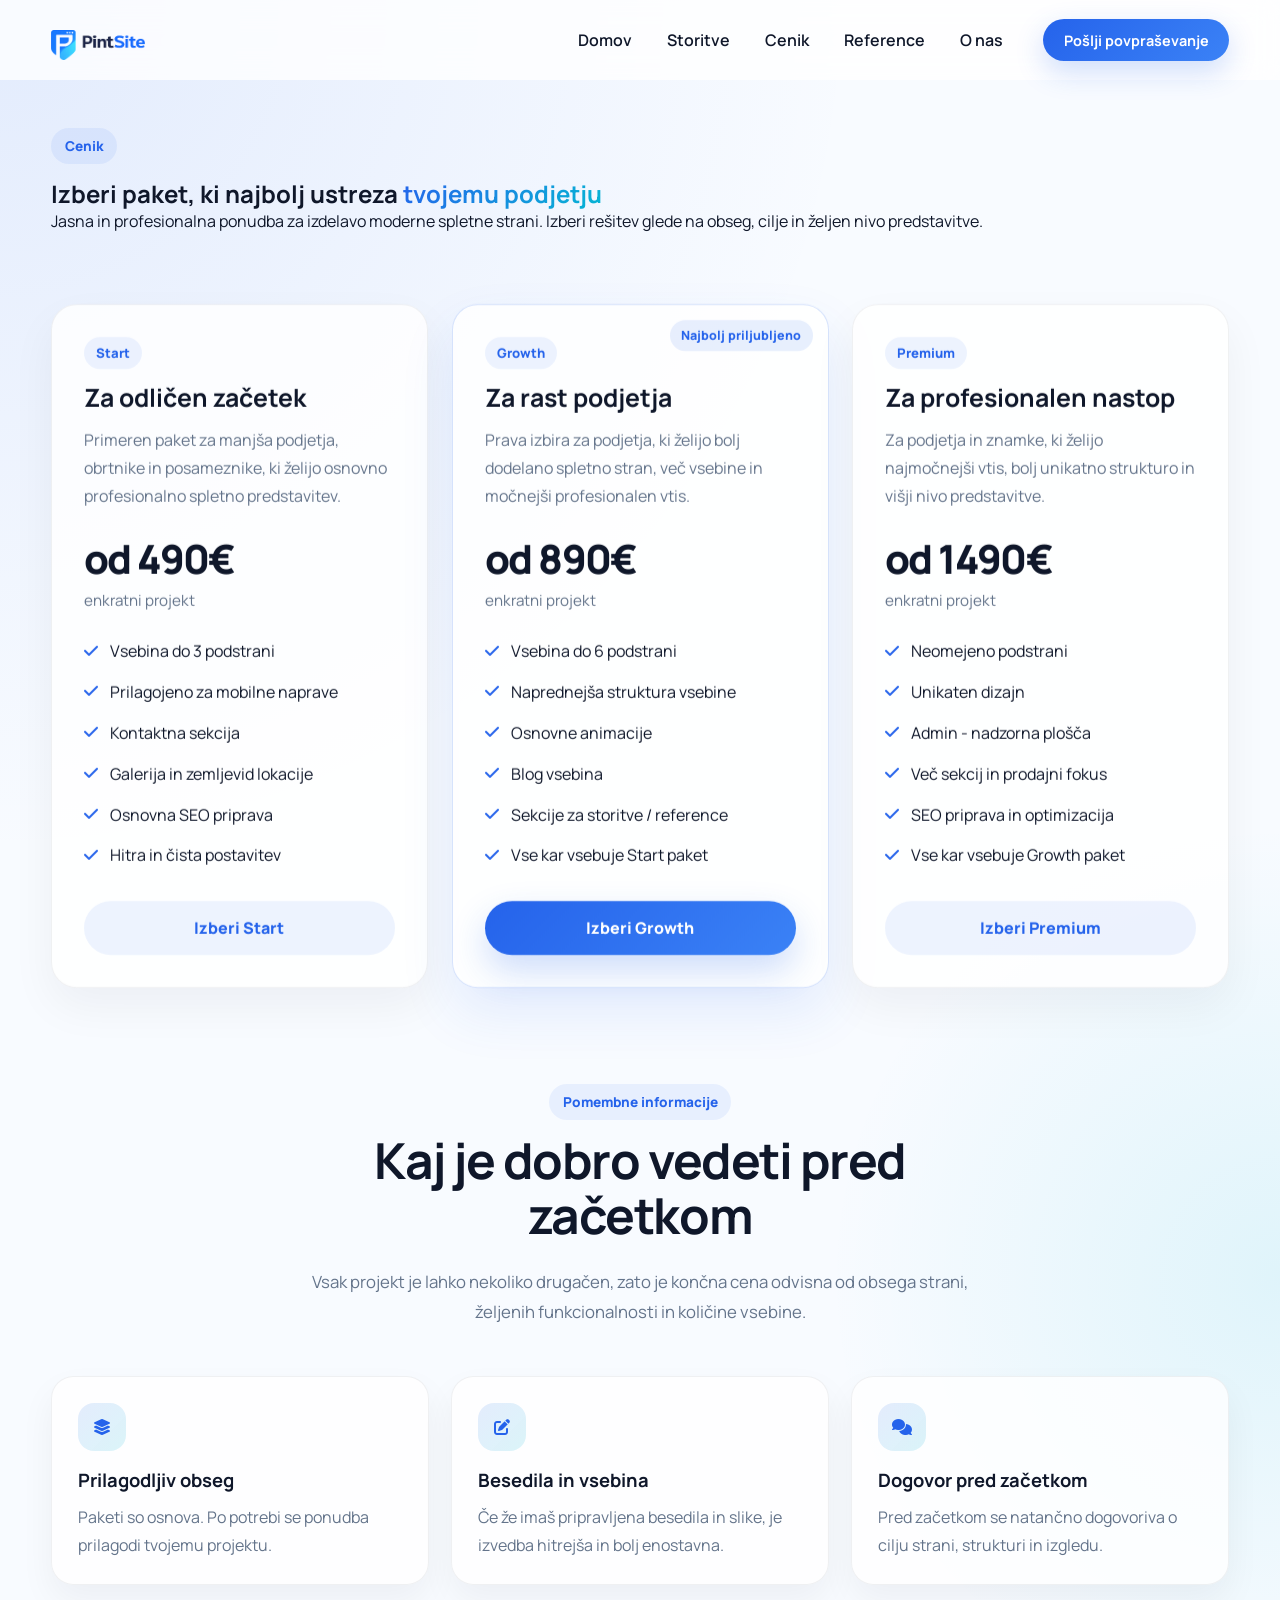
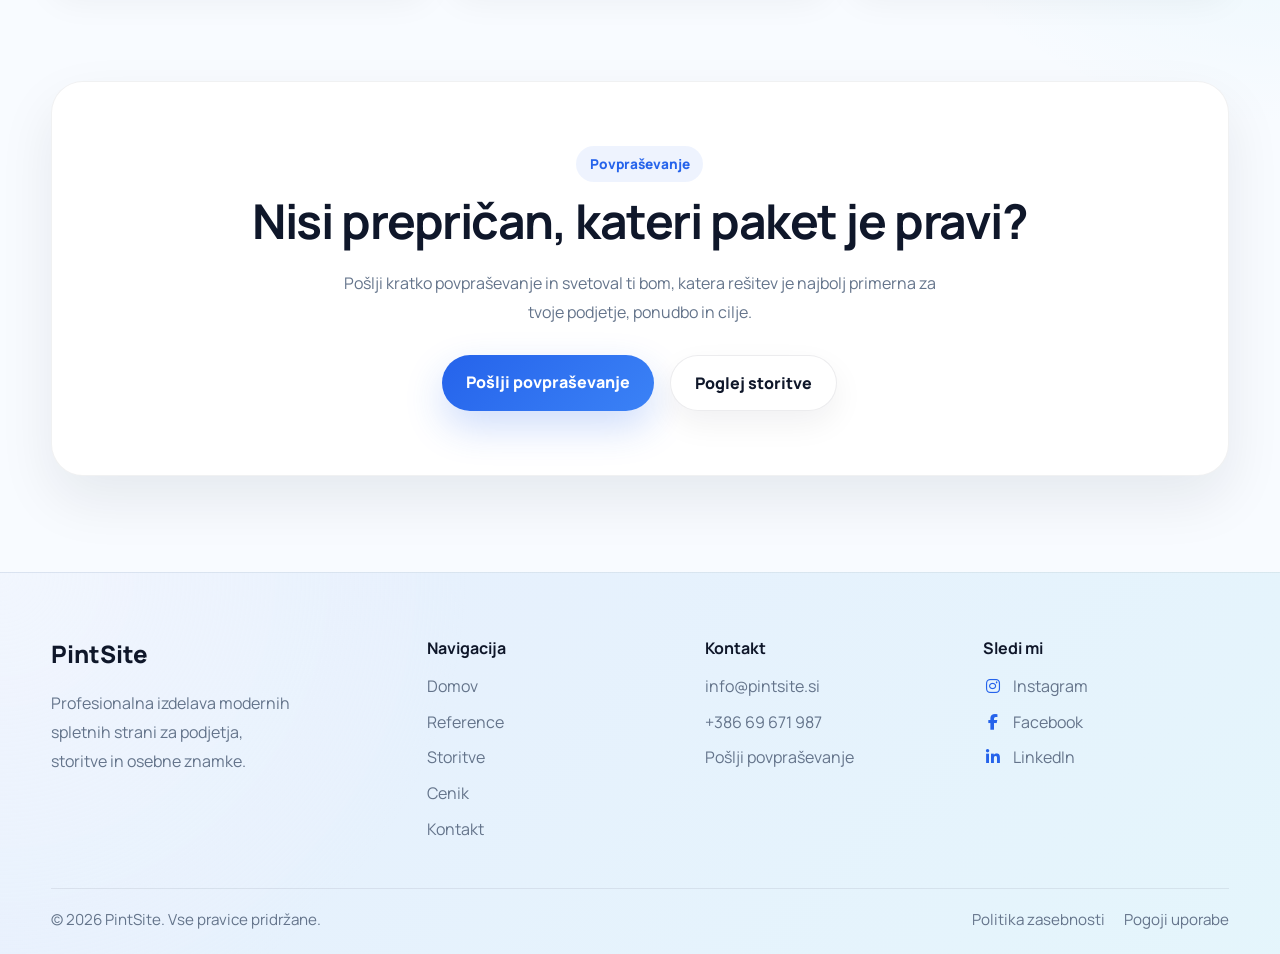
==== cenik.html @ b117b70e "Pravilni podatki na spletni strani čisto vse deluje in vse razen socialna omrežja še nimajo linkov" ====
<!DOCTYPE html>
<html lang="sl">
<head>
  <meta charset="UTF-8">
  <meta name="viewport" content="width=device-width, initial-scale=1.0">

  <!-- SEO -->
  <title>Izdelava spletnih strani | PintSite</title>
  <meta name="description" content="Profesionalna izdelava modernih spletnih strani. Hitre, SEO optimizirane in prilagojene za vse naprave. Kontaktirajte PintSite še danes.">
  <meta name="keywords" content="izdelava spletnih strani, spletne strani, web design, SEO, PintSite">
  <meta name="author" content="Jure Pintar">

  <!-- Open Graph (za social media) -->
  <meta property="og:title" content="Izdelava spletnih strani | PintSite">
  <meta property="og:description" content="Modern design, hitrost in SEO optimizacija za tvojo spletno stran.">
  <meta property="og:type" content="website">
  <meta property="og:url" content="https://www.pintsite.si">
  <meta property="og:image" content="https://www.pintsite.si/preview.jpg">

  <!-- Twitter -->
  <meta name="twitter:card" content="summary_large_image">

  <!-- FAVICON -->
  <link rel="icon" href="favicon.ico" type="image/x-icon">
  <link rel="icon" type="image/png" sizes="32x32" href="favicon-32x32.png">
  <link rel="icon" type="image/png" sizes="16x16" href="favicon-16x16.png">

  <!-- GOOGLE FONTS (modern, clean) -->
  <link href="https://fonts.googleapis.com/css2?family=Manrope:wght@300;400;500;600;700&display=swap" rel="stylesheet">

  <!-- FONT AWESOME -->
  <link rel="stylesheet" href="https://cdnjs.cloudflare.com/ajax/libs/font-awesome/6.5.0/css/all.min.css">

  <!-- CSS -->
  <link rel="stylesheet" href="style.css">

</head>

<body>

    <script>
    window.addEventListener("load", () => {
        const loader = document.getElementById("site-loader");
        setTimeout(() => {
        loader.classList.add("hidden");
        }, 450);
    });
    </script>
    
    <div class="site-loader" id="site-loader">
      <div class="site-loader-inner">
        <div class="loader-logo-wrap">
          <img src="Logopravitext.png" alt="PintSite logo" class="loader-logo">
        </div>
        <div class="loader-line"></div>
      </div>
    </div>

    <!-- HEADER -->
    <header class="header" id="header">
    <div class="header-inner">

        <!-- LOGO -->
        <a href="index.html" class="logo">
            <img src="Logopravitext.png" alt="PintSite Logo">
        </a>

        <!-- CENTER WRAP -->
        <div class="header-center" id="header-center">
            <nav class="nav" id="nav">
                <a href="index.html">Domov</a>
                <a href="storitve.html">Storitve</a>
                <a href="cenik.html">Cenik</a>
                <a href="reference.html">Reference</a>
                <a href="onas.html">O nas</a>
            </nav>

            <a href="kontakt.html" class="cta-btn">
            Pošlji povpraševanje
            </a>
        </div>

        <!-- MOBILE -->
        <div class="menu-toggle" id="menu-toggle" aria-label="Odpri meni" aria-expanded="false" aria-controls="header-center">
            <span></span>
            <span></span>
            <span></span>
        </div>

    </div>
    </header>

    <!-- HEADER SCRIPT -->
    <script>
        const toggle = document.getElementById("menu-toggle");
        const headerCenter = document.getElementById("header-center");
        const header = document.getElementById("header");

        toggle.addEventListener("click", () => {
        headerCenter.classList.toggle("active");
        toggle.classList.toggle("active");

        const isOpen = headerCenter.classList.contains("active");
        toggle.setAttribute("aria-expanded", isOpen ? "true" : "false");
        });

        window.addEventListener("scroll", () => {
        if (window.scrollY > 50) {
            header.classList.add("scrolled");
        } else {
            header.classList.remove("scrolled");
        }
        });
    </script>

    <main>
    <!-- HERO -->
    <section class="page-hero pricing-hero">
      <div class="section-container center fade-in">
        <span class="section-badge fade-in fade-delay-1">Cenik</span>
        <h1 class="fade-in fade-delay-2">Izberi paket, ki najbolj ustreza <span class="modernapisgradient">tvojemu podjetju</span></h1>
        <p class="fade-in fade-delay-3">
          Jasna in profesionalna ponudba za izdelavo moderne spletne strani.
          Izberi rešitev glede na obseg, cilje in željen nivo predstavitve.
        </p>
      </div>
    </section>

    <!-- PRICING -->
    <section class="pricing-section">
      <div class="section-container">
        <div class="pricing-grid">

          <!-- START -->
          <article class="pricing-card fade-in fade-delay-1">
            <div class="pricing-top">
              <span class="pricing-label">Start</span>
              <h2>Za odličen začetek</h2>
              <p>
                Primeren paket za manjša podjetja, obrtnike in posameznike,
                ki želijo osnovno profesionalno spletno predstavitev.
              </p>
            </div>

            <div class="pricing-price">
              <span class="price">od 490€</span>
              <small>enkratni projekt</small>
            </div>

            <ul class="pricing-features">
              <li><i class="fa-solid fa-check"></i> Vsebina do 3 podstrani</li>
              <li><i class="fa-solid fa-check"></i> Prilagojeno za mobilne naprave</li>
              <li><i class="fa-solid fa-check"></i> Kontaktna sekcija</li>
              <li><i class="fa-solid fa-check"></i> Galerija in zemljevid lokacije</li>
              <li><i class="fa-solid fa-check"></i> Osnovna SEO priprava</li>
              <li><i class="fa-solid fa-check"></i> Hitra in čista postavitev</li>
            </ul>

            <a href="kontakt.html?paket=start#kontakt-obrazec" class="pricing-btn">Izberi Start</a>
          </article>

          <!-- GROWTH -->
          <article class="pricing-card featured fade-in fade-delay-2">
            <div class="pricing-badge">Najbolj priljubljeno</div>

            <div class="pricing-top">
              <span class="pricing-label">Growth</span>
              <h2>Za rast podjetja</h2>
              <p>
                Prava izbira za podjetja, ki želijo bolj dodelano spletno stran,
                več vsebine in močnejši profesionalen vtis.
              </p>
            </div>

            <div class="pricing-price">
              <span class="price">od 890€</span>
              <small>enkratni projekt</small>
            </div>

            <ul class="pricing-features">
              <li><i class="fa-solid fa-check"></i> Vsebina do 6 podstrani</li>
              <li><i class="fa-solid fa-check"></i> Naprednejša struktura vsebine</li>
              <li><i class="fa-solid fa-check"></i> Osnovne animacije</li>
              <li><i class="fa-solid fa-check"></i> Blog vsebina</li>
              <li><i class="fa-solid fa-check"></i> Sekcije za storitve / reference</li>
              <li><i class="fa-solid fa-check"></i> Vse kar vsebuje Start paket</li>
            </ul>

            <a href="kontakt.html?paket=growth#kontakt-obrazec" class="pricing-btn featured-btn">Izberi Growth</a>
          </article>

          <!-- PREMIUM -->
          <article class="pricing-card fade-in fade-delay-3">
            <div class="pricing-top">
              <span class="pricing-label">Premium</span>
              <h2>Za profesionalen nastop</h2>
              <p>
                Za podjetja in znamke, ki želijo najmočnejši vtis,
                bolj unikatno strukturo in višji nivo predstavitve.
              </p>
            </div>

            <div class="pricing-price">
              <span class="price">od 1490€</span>
              <small>enkratni projekt</small>
            </div>

            <ul class="pricing-features">
              <li><i class="fa-solid fa-check"></i> Neomejeno podstrani</li>
              <li><i class="fa-solid fa-check"></i> Unikaten dizajn</li>
              <li><i class="fa-solid fa-check"></i> Admin - nadzorna plošča</li>
              <li><i class="fa-solid fa-check"></i> Več sekcij in prodajni fokus</li>
              <li><i class="fa-solid fa-check"></i> SEO priprava in optimizacija</li>
              <li><i class="fa-solid fa-check"></i> Vse kar vsebuje Growth paket</li>
            </ul>

            <a href="kontakt.html?paket=premium#kontakt-obrazec" class="pricing-btn">Izberi Premium</a>
          </article>

        </div>
      </div>
    </section>
    <script>
      document.addEventListener("DOMContentLoaded", function () {
        const params = new URLSearchParams(window.location.search);
        const paket = params.get("paket");
        const select = document.getElementById("paket");

        if (paket && select) {
          const allowedValues = ["start", "growth", "premium", "custom"];
          if (allowedValues.includes(paket)) {
            select.value = paket;
          }
        }
      });
    </script>

    <!-- INFO -->
    <section class="pricing-info-section">
      <div class="section-container">
        <div class="section-heading center fade-in">
          <span class="section-badge fade-in fade-delay-1">Pomembne informacije</span>
          <h2 class="fade-in fade-delay-2">Kaj je dobro vedeti pred začetkom</h2>
          <p class="fade-in fade-delay-3">
            Vsak projekt je lahko nekoliko drugačen, zato je končna cena odvisna
            od obsega strani, željenih funkcionalnosti in količine vsebine.
          </p>
        </div>

        <div class="pricing-info-grid">
          <div class="pricing-info-card fade-in fade-delay-1">
            <i class="fa-solid fa-layer-group"></i>
            <h3>Prilagodljiv obseg</h3>
            <p>
              Paketi so osnova. Po potrebi se ponudba prilagodi tvojemu projektu.
            </p>
          </div>

          <div class="pricing-info-card fade-in fade-delay-2">
            <i class="fa-solid fa-pen-to-square"></i>
            <h3>Besedila in vsebina</h3>
            <p>
              Če že imaš pripravljena besedila in slike, je izvedba hitrejša in bolj enostavna.
            </p>
          </div>

          <div class="pricing-info-card fade-in fade-delay-3">
            <i class="fa-solid fa-comments"></i>
            <h3>Dogovor pred začetkom</h3>
            <p>
              Pred začetkom se natančno dogovoriva o cilju strani, strukturi in izgledu.
            </p>
          </div>
        </div>
      </div>
    </section>

    <!-- CTA -->
    <section class="cta-section">
      <div class="section-container">
        <div class="cta-box fade-in">
          <span class="section-badge light fade-in fade-delay-1">Povpraševanje</span>
          <h2 class="fade-in fade-delay-2">Nisi prepričan, kateri paket je pravi?</h2>
          <p class="fade-in fade-delay-3">
            Pošlji kratko povpraševanje in svetoval ti bom, katera rešitev je najbolj primerna
            za tvoje podjetje, ponudbo in cilje.
          </p>

          <div class="cta-actions fade-in fade-delay-4">
            <a href="kontakt.html" class="hero-btn primary">Pošlji povpraševanje</a>
            <a href="storitve.html" class="hero-btn secondary white">Poglej storitve</a>
          </div>
        </div>
      </div>
    </section>
  </main>


<!-- FOOTER -->
    <footer class="footer">
      <div class="footer-container">
        
        <div class="footer-brand">
          <a href="index.html" class="footer-logo">PintSite</a>
          <p>
            Profesionalna izdelava modernih spletnih strani za podjetja, storitve in osebne znamke.
          </p>
        </div>

        <div class="footer-links">
          <h4>Navigacija</h4>
          <a href="index.html">Domov</a>
          <a href="reference.html">Reference</a>
          <a href="storitve.html">Storitve</a>
          <a href="cenik.html">Cenik</a>
          <a href="kontakt.html">Kontakt</a>
        </div>

        <div class="footer-links">
          <h4>Kontakt</h4>
          <a href="mailto:info@pintsite.si">info@pintsite.si</a>
          <a href="tel:+38640123456">+386 69 671 987</a>
          <a href="kontakt.html">Pošlji povpraševanje</a>
        </div>

        <div class="footer-links">
          <h4>Sledi mi</h4>
          <div class="social-links">
            <a href="#" aria-label="Instagram"><i class="fa-brands fa-instagram"></i> Instagram</a>
            <a href="#" aria-label="Facebook"><i class="fa-brands fa-facebook-f"></i> Facebook</a>
            <a href="#" aria-label="LinkedIn"><i class="fa-brands fa-linkedin-in"></i> LinkedIn</a>
          </div>
        </div>

      </div>

      <div class="footer-bottom">
        <p>© 2026 PintSite. Vse pravice pridržane.</p>
        <div class="footer-bottom-links">
          <a href="zasebnost.html">Politika zasebnosti</a>
          <a href="pogoji.html">Pogoji uporabe</a>
        </div>
      </div>
    </footer>

    <script>
      const observer = new IntersectionObserver(entries => {
        entries.forEach(entry => {
          if (entry.isIntersecting) {
            entry.target.classList.add("show");
          }
        });
      }, {
        threshold: 0.15
      });

      document.querySelectorAll(".fade-in").forEach(el => {
        observer.observe(el);
      });
    </script>

</body>
</html>
---- style.css ----
:root {
  --primary: #2563eb;
  --primary-hover: #1e40af;
  --accent: #06b6d4;

  --text: #0f172a;
  --text-light: #64748b;

  --bg: rgba(255, 255, 255, 0.78);
  --bg-solid: #ffffff;
  --border: rgba(15, 23, 42, 0.08);

  --shadow: 0 0.5em 2em rgba(15, 23, 42, 0.08);
  --shadow-cta: 0 0.75em 2em rgba(37, 99, 235, 0.22);

  --radius: 0.9em;
}

/* RESET */
* {
  margin: 0;
  padding: 0;
  box-sizing: border-box;
}

html {
  font-size: 16px;
  scroll-behavior: smooth;
}

body {
  font-family: "Manrope", sans-serif;
  font-size: 1em;
  color: var(--text);
  background:
    radial-gradient(circle at top left, rgba(37, 99, 235, 0.10), transparent 30%),
    radial-gradient(circle at right, rgba(6, 182, 212, 0.10), transparent 25%),
    #f8fbff;
  overflow-x: hidden;
}

/* HEADER */
.header {
  position: fixed;
  inset: 0 0 auto 0;
  width: 100%;
  z-index: 1000;
  background: var(--bg);
  backdrop-filter: blur(0.9em);
  -webkit-backdrop-filter: blur(0.9em);
  transition: all 0.5s ease;
}

.header.scrolled {
  background: rgba(255, 255, 255, 0.94);
  box-shadow: var(--shadow);
  border-bottom: 0.0625em solid var(--border);
}

/* HEADER INNER */
.header-inner {
  width: min(92%, 78em);
  margin-left: auto;
  margin-right: auto;
  height: 5em;

  display: flex;
  align-items: center;
  justify-content: space-between;
  gap: 1.5em;

  position: relative;
}

/* LOGO */
.logo {
  display: inline-flex;
  align-items: center;
  flex-shrink: 0;
}

.logo img {
  display: block;
  height: 2.5em;
  width: auto;
  padding-top: 0.65em;
}

/* CENTER GROUP */
.header-center {
  display: flex;
  align-items: center;
  gap: 2.5em;
  margin-left: auto;
}

/* NAV */
.nav {
  display: flex;
  align-items: center;
  gap: 2.2em;
}

.nav a {
  text-decoration: none;
  color: var(--text);
  font-weight: 600;
  font-size: 1em;
  display: inline-block;
  transition: all 0.35s ease;
}

.nav a:hover {
  color: var(--primary);
  transform: translateY(-0.1em);
}

/* CTA */
.cta-btn {
  padding: 0.8em 1.4em;
  border-radius: 999em;
  background: linear-gradient(135deg, var(--primary), #3b82f6);
  color: #fff;
  text-decoration: none;
  font-weight: 700;
  font-size: 0.9em;
  white-space: nowrap;
  box-shadow: var(--shadow-cta);
  transition: all 0.35s ease;
}

.cta-btn:hover {
  transform: translateY(-0.1em);
  box-shadow: 0 1em 2.4em rgba(37, 99, 235, 0.28);
}

/* MOBILE BUTTON */
.menu-toggle {
  display: none;
  border: none;
  background: transparent;
  flex-direction: column;
  justify-content: center;
  gap: 0.3em;
  cursor: pointer;
  padding: 0.4em;
  flex-shrink: 0;
}

.menu-toggle span {
  width: 1.6em;
  height: 0.12em;
  background: var(--text);
  border-radius: 999em;
  transition: all 0.5s ease;
}

/* HAMBURGER ACTIVE */
.menu-toggle.active span:nth-child(1) {
  transform: translateY(0.42em) rotate(45deg);
}

.menu-toggle.active span:nth-child(2) {
  opacity: 0;
}

.menu-toggle.active span:nth-child(3) {
  transform: translateY(-0.42em) rotate(-45deg);
}

/* HERO */
.hero {
  position: relative;
  min-height: 100vh;
  display: flex;
  align-items: center;
  padding: 8em 0 4em;
  overflow: hidden;
}

.hero-bg {
  position: absolute;
  inset: 0;
  background:
    radial-gradient(circle at 15% 20%, rgba(37, 99, 235, 0.18), transparent 28%),
    radial-gradient(circle at 85% 30%, rgba(6, 182, 212, 0.16), transparent 24%),
    linear-gradient(180deg, rgba(255,255,255,0.75), rgba(255,255,255,0.95));
  pointer-events: none;
  z-index: 0;
}

.hero-container {
  position: relative;
  z-index: 1;
  width: min(92%, 78em);
  margin: 0 auto;
  display: grid;
  grid-template-columns: 1.1fr 0.9fr;
  align-items: center;
  gap: 4em;
}

.hero-content {
  max-width: 42em;
}

.hero-badge {
  display: inline-flex;
  align-items: center;
  gap: 0.6em;
  padding: 0.7em 1em;
  border-radius: 999em;
  background: rgba(255, 255, 255, 0.75);
  border: 0.0625em solid rgba(37, 99, 235, 0.12);
  color: var(--primary);
  font-weight: 700;
  font-size: 0.92em;
  box-shadow: 0 0.6em 2em rgba(15, 23, 42, 0.06);
  margin-bottom: 1.5em;
}

.hero h1 {
  font-size: clamp(2.7rem, 5vw, 4.8rem);
  line-height: 1.02;
  font-weight: 800;
  letter-spacing: -0.04em;
  margin-bottom: 0.45em;
}

.hero h1 span, .modernapisgradient {
  background: linear-gradient(135deg, var(--primary), var(--accent));
  -webkit-background-clip: text;
  -webkit-text-fill-color: transparent;
  background-clip: text;
}

.hero p {
  font-size: 1.08rem;
  line-height: 1.8;
  color: var(--text-light);
  max-width: 38em;
  margin-bottom: 2em;
}

.hero-buttons {
  display: flex;
  align-items: center;
  gap: 1em;
  flex-wrap: wrap;
  margin-bottom: 2.2em;
}

.hero-btn {
  text-decoration: none;
  font-weight: 800;
  border-radius: 999em;
  padding: 1em 1.5em;
  transition: all 0.35s ease;
}

.hero-btn.primary {
  background: linear-gradient(135deg, var(--primary), #3b82f6);
  color: #fff;
  box-shadow: 0 1em 2.2em rgba(37, 99, 235, 0.25);
}

.hero-btn.primary:hover {
  transform: translateY(-0.12em);
  box-shadow: 0 1.2em 2.6em rgba(37, 99, 235, 0.3);
}

.hero-btn.secondary {
  color: var(--text);
  background: rgba(255, 255, 255, 0.8);
  border: 0.0625em solid var(--border);
  box-shadow: 0 0.8em 2em rgba(15, 23, 42, 0.06);
}

.hero-btn.secondary:hover {
  transform: translateY(-0.12em);
  border-color: rgba(37, 99, 235, 0.18);
}

.hero-stats {
  display: flex;
  flex-wrap: wrap;
  gap: 1em;
}

.stat-box {
  background: rgba(255, 255, 255, 0.75);
  border: 0.0625em solid rgba(15, 23, 42, 0.06);
  border-radius: 1.1em;
  padding: 1em 1.2em;
  min-width: 10.5em;
  box-shadow: 0 0.9em 2em rgba(15, 23, 42, 0.05);
}

.stat-box strong {
  display: block;
  font-size: 0.98em;
  margin-bottom: 0.25em;
}

.stat-box span {
  color: var(--text-light);
  font-size: 0.92em;
}

/* HERO VISUAL */
.hero-visual {
  position: relative;
  min-height: 34em;
  display: flex;
  align-items: center;
  justify-content: center;
}

.main-card {
  position: relative;
  width: 100%;
  max-width: 29em;
  background: rgba(255, 255, 255, 0.78);
  backdrop-filter: blur(1em);
  -webkit-backdrop-filter: blur(1em);
  border: 0.0625em solid rgba(255, 255, 255, 0.7);
  border-radius: 1.8em;
  box-shadow: 0 2em 4em rgba(15, 23, 42, 0.12);
  overflow: hidden;
  transform: translateY(-1.5em);
}

.card-top {
  display: flex;
  gap: 0.45em;
  padding: 1em 1.2em;
  border-bottom: 0.0625em solid rgba(15, 23, 42, 0.06);
}

.card-top span {
  width: 0.7em;
  height: 0.7em;
  border-radius: 50%;
  background: rgba(100, 116, 139, 0.35);
}

.card-body {
  padding: 2em;
  padding-bottom: 4em;
}

.card-label {
  display: inline-block;
  font-size: 0.82em;
  font-weight: 800;
  letter-spacing: 0.08em;
  text-transform: uppercase;
  color: var(--primary);
  margin-bottom: 1.1em;
}

.card-body h3 {
  font-size: 1.8rem;
  line-height: 1.2;
  margin-bottom: 0.7em;
}

.card-body p {
  color: var(--text-light);
  line-height: 1.75;
  margin-bottom: 1.5em;
}

.mini-features {
  display: grid;
  gap: 0.9em;
}

.mini-features div {
  display: flex;
  align-items: center;
  gap: 0.7em;
  background: #f8fbff;
  border: 0.0625em solid rgba(15, 23, 42, 0.05);
  border-radius: 0.9em;
  padding: 0.9em 1em;
  font-weight: 700;
}

.mini-features i {
  color: var(--primary);
}

.floating-box {
  position: absolute;
  display: inline-flex;
  align-items: center;
  gap: 0.6em;
  padding: 0.95em 1.1em;
  background: rgba(255, 255, 255, 0.92);
  border: 0.0625em solid rgba(15, 23, 42, 0.06);
  border-radius: 999em;
  box-shadow: 0 1em 2.5em rgba(15, 23, 42, 0.08);
  font-weight: 700;
  font-size: 0.92em;
}

.floating-box i {
  color: var(--primary);
}

.floating-one {
  top: 0;
  right: 0;
}

.floating-two {
  bottom: 0.5em;
  left: 0;
}

/* LAPTOP */
@media (max-width: 75em) {
  .header-inner {
    width: min(94%, 68em);
  }

  .hero-container {
    width: min(94%, 68em);
    gap: 2.5em;
  }

  .header-center {
    gap: 1.8em;
  }

  .nav {
    gap: 1.5em;
  }

  .nav a {
    font-size: 0.96em;
  }

  .cta-btn {
    padding: 0.78em 1.2em;
    font-size: 0.88em;
  }

  .hero h1 {
    font-size: clamp(2.5rem, 5vw, 4.2rem);
  }
}

/* TABLET */
@media (max-width: 56.25em) {
  .header-inner {
    width: min(92%, 100%);
    height: 4.9em;
    gap: 1em;
  }

  .logo img {
    height: 2.25em;
    padding-top: 0.55em;
  }

  .menu-toggle {
    display: flex;
    margin-left: auto;
  }

  .header-center {
    position: absolute;
    top: calc(100% + 0.8em);
    left: 0;
    right: 0;

    margin-left: 0;
    display: flex;
    flex-direction: column;
    align-items: stretch;
    gap: 1.4em;

    padding: 1.35em;
    background: rgba(255, 255, 255, 0.96);
    backdrop-filter: blur(1em);
    -webkit-backdrop-filter: blur(1em);

    border: 0.0625em solid var(--border);
    border-radius: 1.2em;
    box-shadow: 0 1em 2.2em rgba(15, 23, 42, 0.08);

    opacity: 0;
    visibility: hidden;
    pointer-events: none;
    transform: translateY(-1em);
    transition: all 0.5s ease;
    z-index: 1001;
  }

  .header-center.active {
    opacity: 1;
    visibility: visible;
    pointer-events: auto;
    transform: translateY(0);
  }

  .nav {
    flex-direction: column;
    align-items: flex-start;
    gap: 1.15em;
  }

  .nav a {
    width: 100%;
    font-size: 1em;
    font-weight: 700;
  }

  .cta-btn {
    display: inline-flex;
    justify-content: center;
    align-items: center;
    width: 100%;
    font-size: 0.95em;
    padding: 0.95em 1.2em;
  }

  .hero {
    min-height: auto;
    padding: 8em 0 4em;
  }

  .hero-container {
    grid-template-columns: 1fr;
    gap: 2.8em;
  }

  .hero-content {
    max-width: 100%;
    text-align: left;
  }

  .hero p {
    max-width: 100%;
  }

  .hero-stats {
    display: grid;
    grid-template-columns: repeat(2, 1fr);
    gap: 1em;
  }

  .stat-box {
    min-width: 0;
    width: 100%;
  }

  .hero-visual {
    min-height: auto;
    width: 100%;
    justify-content: center;
  }

  .main-card {
    max-width: 100%;
    transform: none;
  }

  .card-body {
    padding-bottom: 2em;
  }

  .floating-one,
  .floating-two {
    position: static;
    margin-top: 1em;
  }

  .floating-box {
    width: fit-content;
    max-width: 100%;
  }

  .services-section,
  .process-section,
  .why-section {
    padding-top: 1em;
    padding-bottom: 4.5em;
  }

  .services-grid,
  .process-grid,
  .why-grid,
  .footer-container {
    grid-template-columns: 1fr;
  }

  .section-heading {
    margin-bottom: 2.2em;
  }

  .cta-box {
    padding: 3em 1.2em;
    border-radius: 1.5em;
  }
}

/* MOBILE */
@media (max-width: 30em) {
  .header-inner {
    height: 4.6em;
  }

  .logo img {
    height: 2.05em;
  }

  .header-center {
    top: calc(100% + 0.65em);
    padding: 1.15em;
    border-radius: 1em;
  }

  .nav {
    gap: 1em;
  }

  .nav a {
    font-size: 0.98em;
  }

  .cta-btn {
    font-size: 0.92em;
  }

  .hero {
    padding: 7.2em 0 3.2em;
  }

  .hero-badge {
    font-size: 0.82em;
    padding: 0.65em 0.9em;
    line-height: 1.4;
  }

  .hero h1 {
    font-size: 2.15rem;
    line-height: 1.05;
  }

  .hero p {
    font-size: 1rem;
    line-height: 1.75;
  }

  .hero-buttons {
    flex-direction: column;
    align-items: stretch;
  }

  .hero-btn {
    text-align: center;
    width: 100%;
  }

  .hero-stats {
    grid-template-columns: 1fr;
  }

  .stat-box {
    width: 100%;
    padding: 0.95em 1em;
  }

  .hero-visual {
    gap: 0.2em;
  }

  .main-card {
    border-radius: 1.4em;
  }

  .card-top {
    padding: 0.9em 1em;
  }

  .card-body {
    padding: 1.25em;
    padding-bottom: 1.4em;
  }

  .card-body h3 {
    font-size: 1.35rem;
  }

  .mini-features div {
    font-size: 0.92em;
    padding: 0.85em 0.9em;
  }

  .floating-box {
    font-size: 0.86em;
    padding: 0.85em 1em;
  }

  .section-heading h2,
  .why-content h2,
  .cta-box h2 {
    font-size: 1.9rem;
  }

  .service-card,
  .process-card,
  .why-card-inner {
    padding: 1.3em;
  }

  .why-item {
    padding: 1em;
  }

  .cta-actions {
    flex-direction: column;
    align-items: stretch;
  }

  .cta-actions .hero-btn {
    width: 100%;
    text-align: center;
  }

  .footer-container {
    grid-template-columns: 1fr;
  }

  .footer-bottom {
    flex-direction: column;
    align-items: flex-start;
  }

  .footer-bottom-links {
    flex-direction: column;
    align-items: flex-start;
    gap: 0.7em;
  }
}

.hero-content,
.hero-visual {
  min-width: 0;
}

img {
  max-width: 100%;
  height: auto;
}

/* INDEX HERO MOBILE FIX */
@media (max-width: 56.25em) {
  .hero-container {
    grid-template-columns: 1fr;
    gap: 2.5em;
  }

  .hero-visual {
    width: 100%;
    min-height: auto;
    display: flex;
    flex-direction: column;
    align-items: center;
    justify-content: center;
    overflow: visible;
  }

  .main-card {
    width: 100%;
    max-width: 32em;
    margin: 0 auto;
    transform: none;
  }

  .card-body {
    padding-bottom: 1.8em;
  }

  .floating-one,
  .floating-two {
    position: static;
    margin-top: 1em;
  }

  .floating-box {
    width: auto;
    max-width: 100%;
  }
}

@media (max-width: 30em) {
  .hero {
    padding: 7.1em 0 3.2em;
  }

  .hero-container {
    width: min(94%, 100%);
    gap: 2em;
  }

  .hero-content {
    width: 100%;
  }

  .hero-visual {
    width: 100%;
    align-items: stretch;
  }

  .main-card {
    width: 100%;
    max-width: 100%;
    margin: 0;
    border-radius: 1.25em;
  }

  .card-top {
    padding: 0.85em 1em;
  }

  .card-body {
    padding: 1.15em;
    padding-bottom: 1.25em;
  }

  .card-body h3 {
    font-size: 1.28rem;
    line-height: 1.2;
  }

  .card-body p {
    font-size: 0.98rem;
    line-height: 1.7;
  }

  .mini-features {
    gap: 0.75em;
  }

  .mini-features div {
    padding: 0.8em 0.9em;
    font-size: 0.9rem;
  }

  .floating-box {
    font-size: 0.84rem;
    padding: 0.8em 0.95em;
    align-self: flex-start;
  }

  .floating-two {
    margin-top: 0.75em;
  }
}

/* SECTIONS */
.section-container {
  width: min(92%, 78em);
  margin: 0 auto;
}

.section-heading {
  max-width: 42em;
  margin-bottom: 3em;
}

.section-heading.center {
  text-align: center;
  margin-left: auto;
  margin-right: auto;
}

.section-badge {
  display: inline-block;
  padding: 0.65em 1em;
  border-radius: 999em;
  background: rgba(37, 99, 235, 0.08);
  color: var(--primary);
  font-size: 0.85rem;
  font-weight: 800;
  margin-bottom: 1em;
}

.section-badge.light {
  background: rgba(37, 99, 235, 0.08);
}

.section-heading h2 {
  font-size: clamp(2rem, 4vw, 3.1rem);
  line-height: 1.1;
  margin-bottom: 0.5em;
  letter-spacing: -0.03em;
}

.section-heading p {
  color: var(--text-light);
  font-size: 1.05rem;
  line-height: 1.8;
}

/* SERVICES */
.services-section {
  padding: 6em 0;
}

.services-grid {
  display: grid;
  grid-template-columns: repeat(3, 1fr);
  gap: 1.4em;
}

.service-card {
  background: rgba(255, 255, 255, 0.78);
  border: 0.0625em solid rgba(15, 23, 42, 0.06);
  border-radius: 1.4em;
  padding: 1.6em;
  box-shadow: 0 1em 2.2em rgba(15, 23, 42, 0.05);
  transition: transform 0.35s ease, box-shadow 0.35s ease, border-color 0.35s ease;
}

.service-card:hover {
  transform: translateY(-0.35em);
  box-shadow: 0 1.5em 2.8em rgba(15, 23, 42, 0.08);
  border-color: rgba(37, 99, 235, 0.16);
}

.service-icon {
  width: 3.2em;
  height: 3.2em;
  display: inline-flex;
  align-items: center;
  justify-content: center;
  border-radius: 1em;
  background: linear-gradient(135deg, rgba(37, 99, 235, 0.12), rgba(6, 182, 212, 0.14));
  color: var(--primary);
  font-size: 1.2rem;
  margin-bottom: 1.1em;
}

.service-card h3 {
  font-size: 1.2rem;
  margin-bottom: 0.6em;
}

.service-card p {
  color: var(--text-light);
  line-height: 1.75;
}

/* PROCESS */
.process-section {
  padding: 2em 0 6em;
}

.process-grid {
  display: grid;
  grid-template-columns: repeat(4, 1fr);
  gap: 1.2em;
}

.process-card {
  background: #ffffff;
  border: 0.0625em solid rgba(15, 23, 42, 0.06);
  border-radius: 1.4em;
  padding: 1.6em;
  box-shadow: 0 1em 2em rgba(15, 23, 42, 0.04);
}

.process-number {
  font-size: 0.9rem;
  font-weight: 800;
  color: var(--primary);
  margin-bottom: 1em;
  letter-spacing: 0.08em;
}

.process-card h3 {
  font-size: 1.12rem;
  margin-bottom: 0.6em;
}

.process-card p {
  color: var(--text-light);
  line-height: 1.7;
}

/* WHY */
.why-section {
  padding: 2em 0 6em;
}

.why-grid {
  display: grid;
  grid-template-columns: 1.05fr 0.95fr;
  gap: 2em;
  align-items: center;
}

.why-content h2 {
  font-size: clamp(2rem, 4vw, 3rem);
  line-height: 1.1;
  margin-bottom: 0.5em;
  letter-spacing: -0.03em;
}

.why-content p {
  color: var(--text-light);
  line-height: 1.8;
  margin-bottom: 2em;
  max-width: 40em;
}

.why-list {
  display: grid;
  gap: 1em;
}

.why-item {
  display: flex;
  align-items: flex-start;
  gap: 1em;
  padding: 1.1em 1.2em;
  background: rgba(255, 255, 255, 0.75);
  border: 0.0625em solid rgba(15, 23, 42, 0.06);
  border-radius: 1.1em;
  box-shadow: 0 0.8em 2em rgba(15, 23, 42, 0.04);
}

.why-item i {
  width: 2em;
  height: 2em;
  display: inline-flex;
  align-items: center;
  justify-content: center;
  border-radius: 50%;
  background: rgba(37, 99, 235, 0.1);
  color: var(--primary);
  flex-shrink: 0;
  margin-top: 0.1em;
}

.why-item strong {
  display: block;
  margin-bottom: 0.25em;
}

.why-item span {
  color: var(--text-light);
  line-height: 1.65;
}

.why-card {
  display: flex;
  justify-content: center;
}

.why-card-inner {
  width: 100%;
  max-width: 30em;
  padding: 2em;
  border-radius: 1.8em;

  /* NOV GRADIENT (light, modern) */
  background: linear-gradient(135deg, var(--primary), var(--accent));

  color: #ffffff;
  box-shadow: 0 1.8em 4em rgba(15, 23, 42, 0.12);
  position: relative;
  overflow: hidden;
}

/* subtle glow efekt */
.why-card-inner::before {
  content: "";
  position: absolute;
  inset: 0;
  background: radial-gradient(circle at top left, rgba(255,255,255,0.25), transparent 40%);
  pointer-events: none;
}

.mini-tag {
  display: inline-block;
  padding: 0.55em 0.9em;
  border-radius: 999em;
  background: rgba(255, 255, 255, 0.2);
  font-size: 0.82rem;
  font-weight: 800;
  margin-bottom: 1.2em;
}

.why-card-inner h3 {
  font-size: 1.8rem;
  line-height: 1.2;
  margin-bottom: 0.7em;
}

.why-card-inner p {
  color: rgba(255, 255, 255, 0.9);
  line-height: 1.8;
  margin-bottom: 1.5em;
}

.why-highlights {
  display: flex;
  flex-wrap: wrap;
  gap: 0.8em;
}

.why-highlights div {
  padding: 0.8em 1em;
  border-radius: 999em;
  background: rgba(255, 255, 255, 0.2);
  font-weight: 700;
  font-size: 0.92rem;
}

/* CTA SECTION */

.cta-section {
  padding: 0 0 6em;
}

.cta-box {
  text-align: center;
  padding: 4em 1.5em;
  border-radius: 2em;
    
  background: #ffffff;
  border: 0.0625em solid rgba(15, 23, 42, 0.06);
  box-shadow: 0 1.5em 3.5em rgba(15, 23, 42, 0.08);
}

.cta-box h2 {
  font-size: clamp(2rem, 4vw, 3rem);
  line-height: 1.08;
  margin-bottom: 0.45em;
  letter-spacing: -0.03em;
  color: var(--text);
}

.cta-box p {
  max-width: 38em;
  margin: 0 auto 1.8em;
  color: var(--text-light);
  line-height: 1.8;
}

.cta-actions {
  display: flex;
  justify-content: center;
  gap: 1em;
  flex-wrap: wrap;
}

/* PRIMARY BUTTON */
.cta-actions .hero-btn.primary {
  background: linear-gradient(135deg, var(--primary), #3b82f6);
  color: #ffffff;
  box-shadow: 0 1em 2.4em rgba(37, 99, 235, 0.22);
}

.cta-actions .hero-btn.primary:hover {
  transform: translateY(-0.12em);
  box-shadow: 0 1.2em 2.8em rgba(37, 99, 235, 0.28);
}

/* SECONDARY BUTTON */
.hero-btn.secondary.white {
  background: #ffffff;
  color: var(--text);
  border: 0.0625em solid rgba(15, 23, 42, 0.08);
  box-shadow: 0 0.8em 2em rgba(15, 23, 42, 0.06);
}

.hero-btn.secondary.white:hover {
  transform: translateY(-0.12em);
  border-color: rgba(37, 99, 235, 0.18);
}

/* FOOTER */
/* FOOTER */
.footer {
  position: relative;
  overflow: hidden;
  padding: 4em 0 1.5em;
  background: linear-gradient(
    135deg,
    rgba(37, 99, 235, 0.08),
    rgba(6, 182, 212, 0.08)
  );
  border-top: 0.0625em solid rgba(15, 23, 42, 0.06);
}

.footer::before {
  content: "";
  position: absolute;
  inset: 0;
  background: radial-gradient(circle at top left, rgba(255, 255, 255, 0.45), transparent 35%);
  pointer-events: none;
}

.footer-container {
  position: relative;
  z-index: 1;
  width: min(92%, 78em);
  margin: 0 auto;
  display: grid;
  grid-template-columns: 1.4fr 1fr 1fr 1fr;
  gap: 2em;
}

.footer-logo {
  display: inline-block;
  color: var(--text);
  text-decoration: none;
  font-size: 1.5rem;
  font-weight: 800;
  margin-bottom: 0.8em;
}

.footer-brand p {
  color: var(--text-light);
  line-height: 1.8;
  max-width: 15em;
}

.footer-links h4 {
  margin-bottom: 1em;
  font-size: 1rem;
  color: var(--text);
}

.footer-links a {
  display: block;
  color: var(--text-light);
  text-decoration: none;
  margin-bottom: 0.85em;
  transition: all 0.3s ease;
}

.footer-links a:hover {
  color: var(--primary);
  transform: translateX(0.2em);
}

.social-links a {
  display: flex;
  align-items: center;
  gap: 0.7em;
}

.social-links i {
  width: 1.2em;
  text-align: center;
  color: var(--primary);
}

.footer-bottom {
  position: relative;
  z-index: 1;
  width: min(92%, 78em);
  margin: 2.2em auto 0;
  padding-top: 1.2em;
  border-top: 0.0625em solid rgba(15, 23, 42, 0.08);

  display: flex;
  justify-content: space-between;
  align-items: center;
  gap: 1em;
  flex-wrap: wrap;
}

.footer-bottom p {
  color: var(--text-light);
  font-size: 0.95rem;
}

.footer-bottom-links {
  display: flex;
  align-items: center;
  gap: 1.2em;
  flex-wrap: wrap;
}

.footer-bottom-links a {
  color: var(--text-light);
  text-decoration: none;
  font-size: 0.95rem;
  transition: color 0.3s ease;
}

.footer-bottom-links a:hover {
  color: var(--primary);
}

/* RESPONSIVE */
@media (max-width: 75em) {
  .footer-container {
    grid-template-columns: 1.3fr 1fr 1fr;
  }
}

@media (max-width: 56.25em) {
  .footer {
    padding: 3.5em 0 1.4em;
  }

  .footer-container {
    grid-template-columns: 1fr 1fr;
    gap: 2em 1.5em;
  }
}

@media (max-width: 30em) {
  .footer-container {
    grid-template-columns: 1fr;
  }

  .footer-bottom {
    flex-direction: column;
    align-items: flex-start;
  }

  .footer-bottom-links {
    flex-direction: column;
    align-items: flex-start;
    gap: 0.7em;
  }
}

/* RESPONSIVE EXTRA */
@media (max-width: 75em) {
  .services-grid {
    grid-template-columns: repeat(2, 1fr);
  }

  .process-grid {
    grid-template-columns: repeat(2, 1fr);
  }

  .why-grid {
    grid-template-columns: 1fr;
  }

  .footer-container {
    grid-template-columns: 1fr 1fr;
  }
}

@media (max-width: 56.25em) {
  .services-section,
  .process-section,
  .why-section {
    padding-top: 1em;
    padding-bottom: 4.5em;
  }

  .services-grid,
  .process-grid,
  .footer-container {
    grid-template-columns: 1fr;
  }

  .section-heading {
    margin-bottom: 2.2em;
  }

  .cta-box {
    padding: 3em 1.2em;
    border-radius: 1.5em;
  }
}

@media (max-width: 30em) {
  .section-heading h2,
  .why-content h2,
  .cta-box h2 {
    font-size: 1.9rem;
  }

  .service-card,
  .process-card,
  .why-card-inner {
    padding: 1.3em;
  }

  .why-item {
    padding: 1em;
  }

  .cta-actions {
    flex-direction: column;
    align-items: stretch;
  }

  .cta-actions .hero-btn {
    width: 100%;
    text-align: center;
  }
}

.odmikodfooterja
{
  padding-bottom: 5.5em;
}

/* CENIK CSS */
/* PRICING HERO */
.pricing-hero {
  padding-top: 8em;
  padding-bottom: 2.5em;
}

/* PRICING SECTION */
.pricing-section {
  padding: 2em 0 6em;
}

.pricing-grid {
  display: grid;
  grid-template-columns: repeat(3, 1fr);
  gap: 1.5em;
  align-items: stretch;
}

.pricing-card {
  position: relative;
  display: flex;
  flex-direction: column;
  padding: 2em;
  background: rgba(255, 255, 255, 0.82);
  border: 0.0625em solid rgba(15, 23, 42, 0.06);
  border-radius: 1.6em;
  box-shadow: 0 1.2em 2.8em rgba(15, 23, 42, 0.05);
  transition: transform 0.35s ease, box-shadow 0.35s ease, border-color 0.35s ease;
}

.pricing-card:hover {
  transform: translateY(-0.45em);
  box-shadow: 0 1.8em 3.4em rgba(15, 23, 42, 0.08);
  border-color: rgba(37, 99, 235, 0.14);
}

.pricing-card.featured {
  border: 0.09375em solid rgba(37, 99, 235, 0.18);
  box-shadow: 0 1.6em 3.4em rgba(37, 99, 235, 0.10);
}

.pricing-badge {
  position: absolute;
  top: 1.2em;
  right: 1.2em;
  display: inline-flex;
  align-items: center;
  justify-content: center;
  padding: 0.55em 0.9em;
  border-radius: 999em;
  background: rgba(37, 99, 235, 0.10);
  color: var(--primary);
  font-size: 0.78rem;
  font-weight: 800;
}

.pricing-label {
  display: inline-block;
  margin-bottom: 1em;
  padding: 0.55em 0.9em;
  border-radius: 999em;
  background: rgba(37, 99, 235, 0.08);
  color: var(--primary);
  font-size: 0.82rem;
  font-weight: 800;
}

.pricing-top h2 {
  font-size: 1.55rem;
  line-height: 1.2;
  margin-bottom: 0.55em;
}

.pricing-top p {
  color: var(--text-light);
  line-height: 1.75;
  margin-bottom: 1.8em;
}

.pricing-price {
  margin-bottom: 1.8em;
}

.pricing-price .price {
  display: block;
  font-size: 2.5rem;
  line-height: 1;
  font-weight: 800;
  letter-spacing: -0.04em;
  color: var(--text);
  margin-bottom: 0.25em;
}

.pricing-price small {
  color: var(--text-light);
  font-size: 0.95rem;
}

.pricing-features {
  list-style: none;
  display: grid;
  gap: 0.95em;
  margin-bottom: 2em;
}

.pricing-features li {
  display: flex;
  align-items: flex-start;
  gap: 0.75em;
  color: var(--text);
  line-height: 1.6;
}

.pricing-features i {
  color: var(--primary);
  margin-top: 0.2em;
  flex-shrink: 0;
}

.pricing-btn {
  margin-top: auto;
  display: inline-flex;
  justify-content: center;
  align-items: center;
  text-decoration: none;
  font-weight: 800;
  border-radius: 999em;
  padding: 1em 1.3em;
  background: rgba(37, 99, 235, 0.08);
  color: var(--primary);
  transition: all 0.35s ease;
}

.pricing-btn:hover {
  transform: translateY(-0.12em);
  background: rgba(37, 99, 235, 0.12);
}

.featured-btn {
  background: linear-gradient(135deg, var(--primary), #3b82f6);
  color: #ffffff;
  box-shadow: 0 1em 2.2em rgba(37, 99, 235, 0.22);
}

.featured-btn:hover {
  background: linear-gradient(135deg, var(--primary), #3b82f6);
  box-shadow: 0 1.2em 2.6em rgba(37, 99, 235, 0.28);
}

/* PRICING INFO */
.pricing-info-section {
  padding: 0 0 6em;
}

.pricing-info-grid {
  display: grid;
  grid-template-columns: repeat(3, 1fr);
  gap: 1.4em;
}

.pricing-info-card {
  background: rgba(255, 255, 255, 0.78);
  border: 0.0625em solid rgba(15, 23, 42, 0.06);
  border-radius: 1.4em;
  padding: 1.6em;
  box-shadow: 0 1em 2.2em rgba(15, 23, 42, 0.05);
}

.pricing-info-card i {
  width: 3em;
  height: 3em;
  display: inline-flex;
  align-items: center;
  justify-content: center;
  border-radius: 1em;
  background: linear-gradient(135deg, rgba(37, 99, 235, 0.12), rgba(6, 182, 212, 0.14));
  color: var(--primary);
  margin-bottom: 1em;
}

.pricing-info-card h3 {
  font-size: 1.15rem;
  margin-bottom: 0.55em;
}

.pricing-info-card p {
  color: var(--text-light);
  line-height: 1.75;
}

/* RESPONSIVE */
@media (max-width: 75em) {
  .pricing-grid {
    grid-template-columns: 1fr;
    max-width: 50em;
    margin: 0 auto;
  }

  .pricing-info-grid {
    grid-template-columns: 1fr;
  }
}

@media (max-width: 56.25em) {
  .pricing-section {
    padding: 1em 0 4.5em;
  }

  .pricing-card {
    padding: 1.5em;
  }

  .pricing-price .price {
    font-size: 2.2rem;
  }

  .pricing-info-section {
    padding-bottom: 4.5em;
  }
}

@media (max-width: 30em) {
  .pricing-top h2 {
    font-size: 1.35rem;
  }

  .pricing-badge {
    position: static;
    margin-bottom: 1em;
  }
}

/*KOONTAKT CSS */
/* CONTACT HERO */
.contact-hero {
  padding-top: 8em;
  padding-bottom: 2.5em;
}

/* CONTACT SECTION */
.contact-section {
  padding: 2em 0 6em;
}

.contact-grid {
  display: grid;
  grid-template-columns: 1.1fr 0.9fr;
  gap: 1.6em;
  align-items: start;
}

/* FORM CARD */
.contact-form-card {
  background: rgba(255, 255, 255, 0.82);
  border: 0.0625em solid rgba(15, 23, 42, 0.06);
  border-radius: 1.8em;
  padding: 2em;
  box-shadow: 0 1.2em 2.8em rgba(15, 23, 42, 0.05);
}

.contact-form-heading {
  margin-bottom: 1.6em;
}

.contact-form-heading h2 {
  font-size: clamp(1.8rem, 3vw, 2.5rem);
  line-height: 1.1;
  margin-bottom: 0.4em;
  letter-spacing: -0.03em;
}

.contact-form-heading p {
  color: var(--text-light);
  line-height: 1.8;
  max-width: 42em;
}

/* FORM */
.contact-form {
  display: grid;
  gap: 1.2em;
}

.form-grid {
  display: grid;
  grid-template-columns: repeat(2, 1fr);
  gap: 1em;
}

.form-group {
  display: flex;
  flex-direction: column;
  gap: 0.55em;
}

.form-group label {
  font-weight: 700;
  color: var(--text);
  font-size: 0.95rem;
}

.form-group input,
.form-group select,
.form-group textarea {
  width: 100%;
  border: 0.0625em solid rgba(15, 23, 42, 0.08);
  background: rgba(255, 255, 255, 0.92);
  border-radius: 1em;
  padding: 1em 1.05em;
  font-family: "Manrope", sans-serif;
  font-size: 0.98rem;
  color: var(--text);
  outline: none;
  transition: border-color 0.3s ease, box-shadow 0.3s ease, transform 0.3s ease;
}

.form-group input::placeholder,
.form-group textarea::placeholder {
  color: #94a3b8;
}

.form-group input:focus,
.form-group select:focus,
.form-group textarea:focus {
  border-color: rgba(37, 99, 235, 0.35);
  box-shadow: 0 0 0 0.25em rgba(37, 99, 235, 0.08);
}

.form-group textarea {
  resize: vertical;
  min-height: 10em;
}

.form-submit-btn {
  display: inline-flex;
  justify-content: center;
  align-items: center;
  width: fit-content;
  padding: 1em 1.5em;
  border: none;
  border-radius: 999em;
  background: linear-gradient(135deg, var(--primary), #3b82f6);
  color: #ffffff;
  font-family: "Manrope", sans-serif;
  font-size: 0.96rem;
  font-weight: 800;
  cursor: pointer;
  box-shadow: 0 1em 2.2em rgba(37, 99, 235, 0.22);
  transition: transform 0.35s ease, box-shadow 0.35s ease;
}

.form-submit-btn:hover {
  transform: translateY(-0.12em);
  box-shadow: 0 1.2em 2.6em rgba(37, 99, 235, 0.28);
}

/* RIGHT SIDE */
.contact-info-wrap {
  display: grid;
  gap: 1.2em;
}

.main-info-card {
  padding: 2em;
  border-radius: 1.8em;
  background: linear-gradient(135deg, var(--primary), var(--accent));
  color: #ffffff;
  box-shadow: 0 1.6em 3.5em rgba(15, 23, 42, 0.12);
  position: relative;
  overflow: hidden;
}

.main-info-card::before {
  content: "";
  position: absolute;
  inset: 0;
  background: radial-gradient(circle at top left, rgba(255,255,255,0.22), transparent 40%);
  pointer-events: none;
}

.main-info-card > * {
  position: relative;
  z-index: 1;
}

.main-info-card h3 {
  font-size: 1.85rem;
  line-height: 1.18;
  margin-bottom: 0.65em;
}

.main-info-card p {
  color: rgba(255, 255, 255, 0.92);
  line-height: 1.8;
  margin-bottom: 1.6em;
}

.contact-points {
  display: grid;
  gap: 1em;
}

.contact-point {
  display: flex;
  align-items: flex-start;
  gap: 0.9em;
  padding: 1em 1.05em;
  background: rgba(255, 255, 255, 0.14);
  border: 0.0625em solid rgba(255, 255, 255, 0.18);
  border-radius: 1.1em;
}

.contact-point i {
  width: 2.2em;
  height: 2.2em;
  display: inline-flex;
  align-items: center;
  justify-content: center;
  border-radius: 50%;
  background: rgba(255, 255, 255, 0.18);
  flex-shrink: 0;
}

.contact-point strong {
  display: block;
  margin-bottom: 0.15em;
  font-size: 0.98rem;
}

.contact-point span {
  color: rgba(255, 255, 255, 0.9);
  line-height: 1.6;
  font-size: 0.95rem;
}

/* MINI CARDS */
.contact-mini-grid {
  display: grid;
  grid-template-columns: repeat(2, 1fr);
  gap: 1em;
}

.contact-mini-card {
  background: rgba(255, 255, 255, 0.82);
  border: 0.0625em solid rgba(15, 23, 42, 0.06);
  border-radius: 1.4em;
  padding: 1.4em;
  box-shadow: 0 1em 2em rgba(15, 23, 42, 0.05);
}

.contact-mini-card i {
  width: 2.8em;
  height: 2.8em;
  display: inline-flex;
  align-items: center;
  justify-content: center;
  border-radius: 0.9em;
  background: linear-gradient(135deg, rgba(37, 99, 235, 0.12), rgba(6, 182, 212, 0.14));
  color: var(--primary);
  margin-bottom: 1em;
}

.contact-mini-card h4 {
  font-size: 1.05rem;
  margin-bottom: 0.45em;
}

.contact-mini-card p {
  color: var(--text-light);
  line-height: 1.7;
  font-size: 0.95rem;
}

/* RESPONSIVE */
@media (max-width: 75em) {
  .contact-grid {
    grid-template-columns: 1fr;
  }

  .contact-info-wrap {
    grid-template-columns: 1fr;
  }
}

@media (max-width: 56.25em) {
  .contact-section {
    padding: 1em 0 4.5em;
  }

  .contact-form-card,
  .main-info-card {
    padding: 1.5em;
  }

  .form-grid,
  .contact-mini-grid {
    grid-template-columns: 1fr;
  }

  .form-submit-btn {
    width: 100%;
  }
}

@media (max-width: 30em) {
  .main-info-card h3 {
    font-size: 1.5rem;
  }

  .contact-form-heading h2 {
    font-size: 1.65rem;
  }
}

/*REFERENCE CSS*/
/* REFERENCES HERO */
.references-hero {
  padding-top: 8em;
  padding-bottom: 2.5em;
}

/* REFERENCES SECTION */
.references-section {
  padding: 2em 0 4.5em;
}

.references-grid {
  display: grid;
  grid-template-columns: repeat(2, 1fr);
  gap: 1.4em;
}

.reference-card {
  background: rgba(255, 255, 255, 0.82);
  border: 0.0625em solid rgba(15, 23, 42, 0.06);
  border-radius: 1.6em;
  padding: 1.7em;
  box-shadow: 0 1.1em 2.6em rgba(15, 23, 42, 0.05);
  transition: transform 0.35s ease, box-shadow 0.35s ease, border-color 0.35s ease;
  display: flex;
  flex-direction: column;
}

.reference-card:hover {
  transform: translateY(-0.35em);
  box-shadow: 0 1.6em 3em rgba(15, 23, 42, 0.08);
  border-color: rgba(37, 99, 235, 0.14);
}

.featured-reference {
  border: 0.09375em solid rgba(37, 99, 235, 0.18);
  box-shadow: 0 1.5em 3em rgba(37, 99, 235, 0.08);
}

/* IMAGE */
.reference-image {
  position: relative;
  width: 100%;
  height: 14.5em;
  border-radius: 1.2em;
  overflow: hidden;
  margin-bottom: 1.2em;
  background: #e2e8f0;
}

.reference-image img {
  width: 100%;
  height: 100%;
  object-fit: cover;
  transition: transform 0.6s ease;
}

.reference-card:hover .reference-image img {
  transform: scale(1.06);
}

.reference-image::after {
  content: "";
  position: absolute;
  inset: 0;
  background: linear-gradient(
    to bottom,
    rgba(15, 23, 42, 0) 55%,
    rgba(15, 23, 42, 0.16)
  );
  pointer-events: none;
}

.reference-overlay {
  position: absolute;
  inset: 0;
  display: flex;
  align-items: center;
  justify-content: center;
  gap: 0.6em;
  background: rgba(15, 23, 42, 0.34);
  backdrop-filter: blur(0.35em);
  -webkit-backdrop-filter: blur(0.35em);
  color: #ffffff;
  font-weight: 800;
  font-size: 0.95rem;
  opacity: 0;
  transform: translateY(0.5em);
  transition: all 0.35s ease;
  z-index: 2;
}

.reference-card:hover .reference-overlay {
  opacity: 1;
  transform: translateY(0);
}

.reference-image-link {
  position: absolute;
  inset: 0;
  z-index: 3;
}

.reference-top {
  display: flex;
  align-items: center;
  gap: 0.6em;
  flex-wrap: wrap;
  margin-bottom: 1em;
}

.reference-tag {
  display: inline-flex;
  align-items: center;
  justify-content: center;
  padding: 0.55em 0.9em;
  border-radius: 999em;
  background: rgba(37, 99, 235, 0.08);
  color: var(--primary);
  font-size: 0.78rem;
  font-weight: 800;
}

.reference-tag.light {
  background: rgba(6, 182, 212, 0.10);
  color: #0891b2;
}

.reference-card h3 {
  font-size: 1.45rem;
  line-height: 1.2;
  margin-bottom: 0.55em;
}

.reference-card p {
  color: var(--text-light);
  line-height: 1.75;
  margin-bottom: 1.25em;
}

.reference-meta {
  display: flex;
  flex-wrap: wrap;
  gap: 1em;
  margin-bottom: 1.5em;
}

.reference-meta span {
  display: inline-flex;
  align-items: center;
  gap: 0.5em;
  color: var(--text);
  font-size: 0.92rem;
  font-weight: 700;
}

.reference-meta i {
  color: var(--primary);
}

.reference-actions {
  margin-top: auto;
}

.reference-btn {
  display: inline-flex;
  align-items: center;
  justify-content: center;
  text-decoration: none;
  padding: 0.95em 1.3em;
  border-radius: 999em;
  background: rgba(37, 99, 235, 0.08);
  color: var(--primary);
  font-weight: 800;
  transition: all 0.35s ease;
}

.reference-btn:hover {
  transform: translateY(-0.12em);
  background: rgba(37, 99, 235, 0.12);
}

.reference-btn.primary {
  background: linear-gradient(135deg, var(--primary), #3b82f6);
  color: #ffffff;
  box-shadow: 0 1em 2.2em rgba(37, 99, 235, 0.22);
}

.reference-btn.primary:hover {
  box-shadow: 0 1.2em 2.6em rgba(37, 99, 235, 0.28);
}

/* REFERENCE STATS */
.references-stats-section {
  padding: 0 0 6em;
}

.references-stats-grid {
  display: grid;
  grid-template-columns: repeat(3, 1fr);
  gap: 1.2em;
}

.references-stat-card {
  background: rgba(255, 255, 255, 0.78);
  border: 0.0625em solid rgba(15, 23, 42, 0.06);
  border-radius: 1.4em;
  padding: 1.5em;
  text-align: center;
  box-shadow: 0 1em 2em rgba(15, 23, 42, 0.04);
}

.references-stat-card strong {
  display: block;
  font-size: 2rem;
  line-height: 1;
  margin-bottom: 0.35em;
  color: var(--text);
}

.references-stat-card span {
  color: var(--text-light);
  line-height: 1.6;
}

/* RESPONSIVE */
@media (max-width: 75em) {
  .references-grid {
    grid-template-columns: 1fr;
  }
}

@media (max-width: 56.25em) {
  .references-section {
    padding: 1em 0 4em;
  }

  .references-stats-section {
    padding-bottom: 4.5em;
  }

  .references-stats-grid {
    grid-template-columns: 1fr;
  }

  .reference-card {
    padding: 1.4em;
  }

  .reference-image {
    height: 13em;
  }
}

@media (max-width: 30em) {
  .reference-card h3 {
    font-size: 1.25rem;
  }

  .reference-meta {
    flex-direction: column;
    gap: 0.7em;
  }

  .reference-btn {
    width: 100%;
  }

  .reference-image {
    height: 11.5em;
  }
}

/*O NAS CSS*/
/* ABOUT HERO */
.about-hero {
  padding-top: 8em;
  padding-bottom: 2.5em;
}

/* ABOUT INTRO */
.about-intro-section {
  padding: 2em 0 6em;
}

.about-intro-grid {
  display: grid;
  grid-template-columns: 1.05fr 0.95fr;
  gap: 2em;
  align-items: center;
}

.about-intro-content h2 {
  font-size: clamp(2rem, 4vw, 3rem);
  line-height: 1.1;
  margin-bottom: 0.5em;
  letter-spacing: -0.03em;
}

.about-intro-content p {
  color: var(--text-light);
  line-height: 1.85;
  margin-bottom: 1.2em;
  max-width: 40em;
}

.about-highlights {
  display: grid;
  gap: 0.9em;
  margin-top: 1.6em;
}

.about-highlight {
  display: flex;
  align-items: center;
  gap: 0.75em;
  font-weight: 700;
  color: var(--text);
}

.about-highlight i {
  color: var(--primary);
}

/* INTRO CARD */
.about-intro-card {
  display: flex;
  justify-content: center;
}

.about-intro-card-inner {
  width: 100%;
  max-width: 31em;
  padding: 2em;
  border-radius: 1.8em;
  background: linear-gradient(135deg, var(--primary), var(--accent));
  color: #ffffff;
  box-shadow: 0 1.8em 4em rgba(15, 23, 42, 0.12);
  position: relative;
  overflow: hidden;
}

.about-intro-card-inner::before {
  content: "";
  position: absolute;
  inset: 0;
  background: radial-gradient(circle at top left, rgba(255,255,255,0.22), transparent 40%);
  pointer-events: none;
}

.about-intro-card-inner > * {
  position: relative;
  z-index: 1;
}

.about-intro-card-inner h3 {
  font-size: 1.8rem;
  line-height: 1.2;
  margin-bottom: 0.7em;
}

.about-intro-card-inner p {
  color: rgba(255, 255, 255, 0.92);
  line-height: 1.8;
  margin-bottom: 1.5em;
}

.about-mini-stats {
  display: grid;
  gap: 0.9em;
}

.about-mini-stats div {
  background: rgba(255, 255, 255, 0.16);
  border: 0.0625em solid rgba(255, 255, 255, 0.18);
  border-radius: 1em;
  padding: 0.9em 1em;
}

.about-mini-stats strong {
  display: block;
  margin-bottom: 0.2em;
}

.about-mini-stats span {
  color: rgba(255, 255, 255, 0.88);
  font-size: 0.95rem;
}

/* VALUES */
.about-values-section {
  padding: 0 0 6em;
}

.about-values-grid {
  display: grid;
  grid-template-columns: repeat(4, 1fr);
  gap: 1.3em;
}

.about-value-card {
  background: rgba(255, 255, 255, 0.8);
  border: 0.0625em solid rgba(15, 23, 42, 0.06);
  border-radius: 1.4em;
  padding: 1.6em;
  box-shadow: 0 1em 2.2em rgba(15, 23, 42, 0.05);
}

.about-value-icon {
  width: 3em;
  height: 3em;
  display: inline-flex;
  align-items: center;
  justify-content: center;
  border-radius: 1em;
  background: linear-gradient(135deg, rgba(37, 99, 235, 0.12), rgba(6, 182, 212, 0.14));
  color: var(--primary);
  margin-bottom: 1em;
}

.about-value-card h3 {
  font-size: 1.12rem;
  margin-bottom: 0.55em;
}

.about-value-card p {
  color: var(--text-light);
  line-height: 1.75;
}

/* WHY */
.about-why-section {
  padding: 0 0 6em;
}

.about-why-grid {
  display: grid;
  grid-template-columns: 1.05fr 0.95fr;
  gap: 2em;
  align-items: center;
}

.about-why-left h2 {
  font-size: clamp(2rem, 4vw, 3rem);
  line-height: 1.1;
  margin-bottom: 0.5em;
  letter-spacing: -0.03em;
}

.about-why-left p {
  color: var(--text-light);
  line-height: 1.85;
  margin-bottom: 1.5em;
  max-width: 40em;
}

.about-why-list {
  display: grid;
  gap: 1em;
}

.about-why-item {
  display: flex;
  align-items: flex-start;
  gap: 1em;
  padding: 1.1em 1.2em;
  background: rgba(255, 255, 255, 0.75);
  border: 0.0625em solid rgba(15, 23, 42, 0.06);
  border-radius: 1.1em;
  box-shadow: 0 0.8em 2em rgba(15, 23, 42, 0.04);
}

.about-why-item i {
  width: 2em;
  height: 2em;
  display: inline-flex;
  align-items: center;
  justify-content: center;
  border-radius: 50%;
  background: rgba(37, 99, 235, 0.1);
  color: var(--primary);
  flex-shrink: 0;
  margin-top: 0.1em;
}

.about-why-item strong {
  display: block;
  margin-bottom: 0.2em;
}

.about-why-item span {
  color: var(--text-light);
  line-height: 1.65;
}

.about-quote-card {
  background: rgba(255, 255, 255, 0.82);
  border: 0.0625em solid rgba(15, 23, 42, 0.06);
  border-radius: 1.8em;
  padding: 2em;
  box-shadow: 0 1.2em 2.8em rgba(15, 23, 42, 0.05);
}

.about-quote-card i {
  font-size: 1.4rem;
  color: var(--primary);
  margin-bottom: 0.8em;
}

.about-quote-card p {
  font-size: 1.15rem;
  line-height: 1.8;
  color: var(--text);
  margin-bottom: 1.1em;
}

.about-quote-card strong {
  color: var(--text-light);
  font-size: 0.95rem;
}

/* STATS */
.about-stats-section {
  padding: 0 0 6em;
}

.about-stats-grid {
  display: grid;
  grid-template-columns: repeat(3, 1fr);
  gap: 1.2em;
}

.about-stat-card {
  background: rgba(255, 255, 255, 0.78);
  border: 0.0625em solid rgba(15, 23, 42, 0.06);
  border-radius: 1.4em;
  padding: 1.5em;
  text-align: center;
  box-shadow: 0 1em 2em rgba(15, 23, 42, 0.04);
}

.about-stat-card strong {
  display: block;
  font-size: 1.6rem;
  margin-bottom: 0.35em;
  color: var(--text);
}

.about-stat-card span {
  color: var(--text-light);
  line-height: 1.6;
}

/* RESPONSIVE */
@media (max-width: 75em) {
  .about-intro-grid,
  .about-why-grid,
  .about-values-grid,
  .about-stats-grid {
    grid-template-columns: 1fr;
  }
}

@media (max-width: 56.25em) {
  .about-intro-section,
  .about-values-section,
  .about-why-section,
  .about-stats-section {
    padding-bottom: 4.5em;
  }

  .about-intro-card-inner,
  .about-quote-card,
  .about-value-card {
    padding: 1.5em;
  }
}

@media (max-width: 30em) {
  .about-intro-content h2,
  .about-why-left h2 {
    font-size: 1.9rem;
  }

  .about-intro-card-inner h3 {
    font-size: 1.45rem;
  }

  .about-quote-card p {
    font-size: 1rem;
  }
}

/* STORITVE CSS */
/* SERVICES PAGE HERO */
.services-page-hero {
  padding-top: 8em;
  padding-bottom: 2.5em;
}

/* MAIN SERVICES */
.services-page-section {
  padding: 2em 0 6em;
}

.services-page-grid {
  display: grid;
  grid-template-columns: repeat(3, 1fr);
  gap: 1.4em;
}

.services-page-card {
  background: rgba(255, 255, 255, 0.82);
  border: 0.0625em solid rgba(15, 23, 42, 0.06);
  border-radius: 1.5em;
  padding: 1.7em;
  box-shadow: 0 1em 2.4em rgba(15, 23, 42, 0.05);
  transition: transform 0.35s ease, box-shadow 0.35s ease, border-color 0.35s ease;
}

.services-page-card:hover {
  transform: translateY(-0.35em);
  box-shadow: 0 1.6em 3em rgba(15, 23, 42, 0.08);
  border-color: rgba(37, 99, 235, 0.14);
}

.services-page-icon {
  width: 3.2em;
  height: 3.2em;
  display: inline-flex;
  align-items: center;
  justify-content: center;
  border-radius: 1em;
  background: linear-gradient(135deg, rgba(37, 99, 235, 0.12), rgba(6, 182, 212, 0.14));
  color: var(--primary);
  font-size: 1.2rem;
  margin-bottom: 1em;
}

.services-page-card h3 {
  font-size: 1.18rem;
  margin-bottom: 0.55em;
}

.services-page-card p {
  color: var(--text-light);
  line-height: 1.75;
}

/* INCLUDED */
.services-included-section {
  padding: 0 0 6em;
}

.services-included-grid {
  display: grid;
  grid-template-columns: 1.05fr 0.95fr;
  gap: 2em;
  align-items: center;
}

.services-included-content h2 {
  font-size: clamp(2rem, 4vw, 3rem);
  line-height: 1.1;
  margin-bottom: 0.5em;
  letter-spacing: -0.03em;
}

.services-included-content p {
  color: var(--text-light);
  line-height: 1.85;
  margin-bottom: 1.5em;
  max-width: 40em;
}

.services-included-list {
  display: grid;
  gap: 0.9em;
}

.services-included-item {
  display: flex;
  align-items: flex-start;
  gap: 0.8em;
  color: var(--text);
  font-weight: 700;
}

.services-included-item i {
  color: var(--primary);
  margin-top: 0.2em;
}

/* INCLUDED CARD */
.services-included-card {
  display: flex;
  justify-content: center;
}

.services-included-card-inner {
  width: 100%;
  max-width: 31em;
  padding: 2em;
  border-radius: 1.8em;
  background: linear-gradient(135deg, var(--primary), var(--accent));
  color: #ffffff;
  box-shadow: 0 1.8em 4em rgba(15, 23, 42, 0.12);
  position: relative;
  overflow: hidden;
}

.services-included-card-inner::before {
  content: "";
  position: absolute;
  inset: 0;
  background: radial-gradient(circle at top left, rgba(255,255,255,0.22), transparent 40%);
  pointer-events: none;
}

.services-included-card-inner > * {
  position: relative;
  z-index: 1;
}

.services-included-card-inner h3 {
  font-size: 1.8rem;
  line-height: 1.2;
  margin-bottom: 0.7em;
}

.services-included-card-inner p {
  color: rgba(255, 255, 255, 0.92);
  line-height: 1.8;
  margin-bottom: 1.5em;
}

.services-included-points {
  display: flex;
  flex-wrap: wrap;
  gap: 0.8em;
}

.services-included-points div {
  padding: 0.8em 1em;
  border-radius: 999em;
  background: rgba(255, 255, 255, 0.18);
  border: 0.0625em solid rgba(255, 255, 255, 0.18);
  font-weight: 700;
  font-size: 0.92rem;
}

/* PROCESS */
.services-process-section {
  padding: 0 0 6em;
}

.services-process-grid {
  display: grid;
  grid-template-columns: repeat(4, 1fr);
  gap: 1.2em;
}

.services-process-card {
  background: rgba(255, 255, 255, 0.82);
  border: 0.0625em solid rgba(15, 23, 42, 0.06);
  border-radius: 1.4em;
  padding: 1.6em;
  box-shadow: 0 1em 2em rgba(15, 23, 42, 0.04);
}

.services-process-number {
  font-size: 0.9rem;
  font-weight: 800;
  color: var(--primary);
  margin-bottom: 1em;
  letter-spacing: 0.08em;
}

.services-process-card h3 {
  font-size: 1.12rem;
  margin-bottom: 0.6em;
}

.services-process-card p {
  color: var(--text-light);
  line-height: 1.7;
}

/* FOR WHO */
.services-for-section {
  padding: 0 0 6em;
}

.services-for-grid {
  display: grid;
  grid-template-columns: repeat(4, 1fr);
  gap: 1.2em;
}

.services-for-card {
  background: rgba(255, 255, 255, 0.8);
  border: 0.0625em solid rgba(15, 23, 42, 0.06);
  border-radius: 1.4em;
  padding: 1.6em;
  box-shadow: 0 1em 2em rgba(15, 23, 42, 0.04);
  text-align: center;
}

.services-for-card i {
  width: 3em;
  height: 3em;
  display: inline-flex;
  align-items: center;
  justify-content: center;
  border-radius: 1em;
  background: linear-gradient(135deg, rgba(37, 99, 235, 0.12), rgba(6, 182, 212, 0.14));
  color: var(--primary);
  margin-bottom: 1em;
}

.services-for-card h3 {
  font-size: 1.08rem;
  margin-bottom: 0.45em;
}

.services-for-card p {
  color: var(--text-light);
  line-height: 1.7;
}

/* RESPONSIVE */
@media (max-width: 75em) {
  .services-page-grid,
  .services-process-grid,
  .services-for-grid,
  .services-included-grid {
    grid-template-columns: 1fr;
  }
}

@media (max-width: 56.25em) {
  .services-page-section,
  .services-included-section,
  .services-process-section,
  .services-for-section {
    padding-bottom: 4.5em;
  }

  .services-page-card,
  .services-process-card,
  .services-for-card,
  .services-included-card-inner {
    padding: 1.5em;
  }
}

@media (max-width: 30em) {
  .services-included-content h2 {
    font-size: 1.9rem;
  }

  .services-included-card-inner h3 {
    font-size: 1.45rem;
  }
}

/* ZASEBNOST IN POGOJI CSS */
/* LEGAL PAGES */
.legal-hero
{
  padding-top: 8em;
}

.legal-section {
  padding: 2em 0 6em;
}

.legal-container h2 {
  margin-top: 2em;
  margin-bottom: 0.5em;
  font-size: 1.3rem;
}

.legal-container p {
  color: var(--text-light);
  line-height: 1.8;
}


/* SCROLL ANIMATIONS */
.fade-in {
  opacity: 0;
  transform: translateY(2.2em);
  transition:
    opacity 1.15s cubic-bezier(0.22, 1, 0.36, 1),
    transform 1.15s cubic-bezier(0.22, 1, 0.36, 1);
  will-change: transform, opacity;
}

.fade-in.show {
  opacity: 1;
  transform: translateY(0);
}

/* DELAY VARIACIJE (bolj premium, malo daljše) */
.fade-delay-1 { transition-delay: 0.26s; }
.fade-delay-2 { transition-delay: 0.26s; }
.fade-delay-3 { transition-delay: 0.26s; }
.fade-delay-4 { transition-delay: 0.26s; }

/* MICRO ANIMATIONS */
.service-card,
.process-card,
.why-item,
.stat-box,
.references-stat-card,
.about-stat-card,
.services-page-card,
.services-for-card,
.pricing-card,
.contact-mini-card,
.reference-card {
  transition:
    transform 0.45s cubic-bezier(0.22, 1, 0.36, 1),
    box-shadow 0.45s cubic-bezier(0.22, 1, 0.36, 1),
    border-color 0.45s cubic-bezier(0.22, 1, 0.36, 1),
    background 0.45s cubic-bezier(0.22, 1, 0.36, 1);
}

.service-card:hover,
.process-card:hover,
.why-item:hover,
.stat-box:hover,
.references-stat-card:hover,
.about-stat-card:hover,
.services-page-card:hover,
.services-for-card:hover,
.contact-mini-card:hover {
  transform: translateY(-0.4em);
}

.hero-btn,
.cta-btn,
.reference-btn,
.pricing-btn,
.form-submit-btn {
  transition:
    transform 0.38s cubic-bezier(0.22, 1, 0.36, 1),
    box-shadow 0.38s cubic-bezier(0.22, 1, 0.36, 1),
    filter 0.38s cubic-bezier(0.22, 1, 0.36, 1),
    background 0.38s cubic-bezier(0.22, 1, 0.36, 1),
    border-color 0.38s cubic-bezier(0.22, 1, 0.36, 1);
}

.hero-btn:hover,
.cta-btn:hover,
.reference-btn:hover,
.pricing-btn:hover,
.form-submit-btn:hover {
  filter: saturate(1.04);
}

.nav a,
.footer-links a,
.social-links a {
  transition:
    color 0.34s ease,
    transform 0.34s ease,
    opacity 0.34s ease;
}

.logo img {
  transition: transform 0.45s cubic-bezier(0.22, 1, 0.36, 1);
}

.logo:hover img {
  transform: scale(1.03);
}

.service-icon,
.about-value-icon,
.services-page-icon,
.services-for-card i,
.pricing-info-card i,
.contact-mini-card i {
  transition:
    transform 0.42s cubic-bezier(0.22, 1, 0.36, 1),
    box-shadow 0.42s cubic-bezier(0.22, 1, 0.36, 1);
}

.service-card:hover .service-icon,
.about-value-card:hover .about-value-icon,
.services-page-card:hover .services-page-icon,
.services-for-card:hover i,
.pricing-info-card:hover i,
.contact-mini-card:hover i {
  transform: translateY(-0.2em) scale(1.045);
}

/* soft pulse na badge elementih */
.hero-badge,
.section-badge,
.pricing-label,
.reference-tag,
.mini-tag {
  transition:
    transform 0.34s cubic-bezier(0.22, 1, 0.36, 1),
    box-shadow 0.34s cubic-bezier(0.22, 1, 0.36, 1);
}

.hero-badge:hover,
.section-badge:hover,
.pricing-label:hover,
.reference-tag:hover,
.mini-tag:hover {
  transform: translateY(-0.08em);
}

/* PARALLAX READY */
.hero-bg,
.cta-box,
.why-card-inner,
.about-intro-card-inner,
.services-included-card-inner {
  will-change: transform;
}

/* LOADER */
.site-loader {
  position: fixed;
  inset: 0;
  background: rgba(248, 251, 255, 0.96);
  backdrop-filter: blur(0.4em);
  -webkit-backdrop-filter: blur(0.4em);
  display: flex;
  align-items: center;
  justify-content: center;
  z-index: 9999;
  transition:
    opacity 0.65s cubic-bezier(0.22, 1, 0.36, 1),
    visibility 0.65s cubic-bezier(0.22, 1, 0.36, 1);
}

.site-loader.hidden {
  opacity: 0;
  visibility: hidden;
  pointer-events: none;
}

.site-loader-inner {
  display: flex;
  flex-direction: column;
  align-items: center;
  gap: 1.2em;
}

.loader-logo-wrap {
  animation: loaderFloat 2s ease-in-out infinite;
}

.loader-logo {
  width: 10em;
  max-width: 42vw;
  height: auto;
}

.loader-line {
  width: 7em;
  height: 0.22em;
  border-radius: 999em;
  background: rgba(37, 99, 235, 0.12);
  overflow: hidden;
  position: relative;
}

.loader-line::after {
  content: "";
  position: absolute;
  inset: 0;
  width: 45%;
  background: linear-gradient(135deg, var(--primary), var(--accent));
  border-radius: 999em;
  animation: loaderRun 1.55s ease-in-out infinite;
}

/* REFERENCE CARD REVEAL */
.reveal-card {
  opacity: 0;
  transform: translateY(1em) scale(0.985);
  transition:
    opacity 0.85s cubic-bezier(0.22, 1, 0.36, 1),
    transform 0.85s cubic-bezier(0.22, 1, 0.36, 1);
  will-change: transform, opacity;
}

.reveal-card.show {
  opacity: 1;
  transform: translateY(0) scale(1);
}

@keyframes loaderRun {
  0% {
    transform: translateX(-120%);
  }
  100% {
    transform: translateX(240%);
  }
}

@keyframes loaderFloat {
  0%, 100% {
    transform: translateY(0);
  }
  50% {
    transform: translateY(-0.25em);
  }
}

@media (max-width: 30em) {
  .header-inner,
  .hero-container,
  .section-container,
  .footer-container,
  .footer-bottom,
  .legal-container {
    width: 80%;
    margin-left: auto;
    margin-right: auto;
  }

  .services-process-section
  {
    padding-top: 5em;
  }

  .odmikwhy
  {
    margin-top: -5em;
  }

  .odmikcta
  {
    padding-bottom: 10em;
  }

  .odmikctastoritve
  {
    margin-top: -7em;
    margin-bottom: 8em;
  }
}
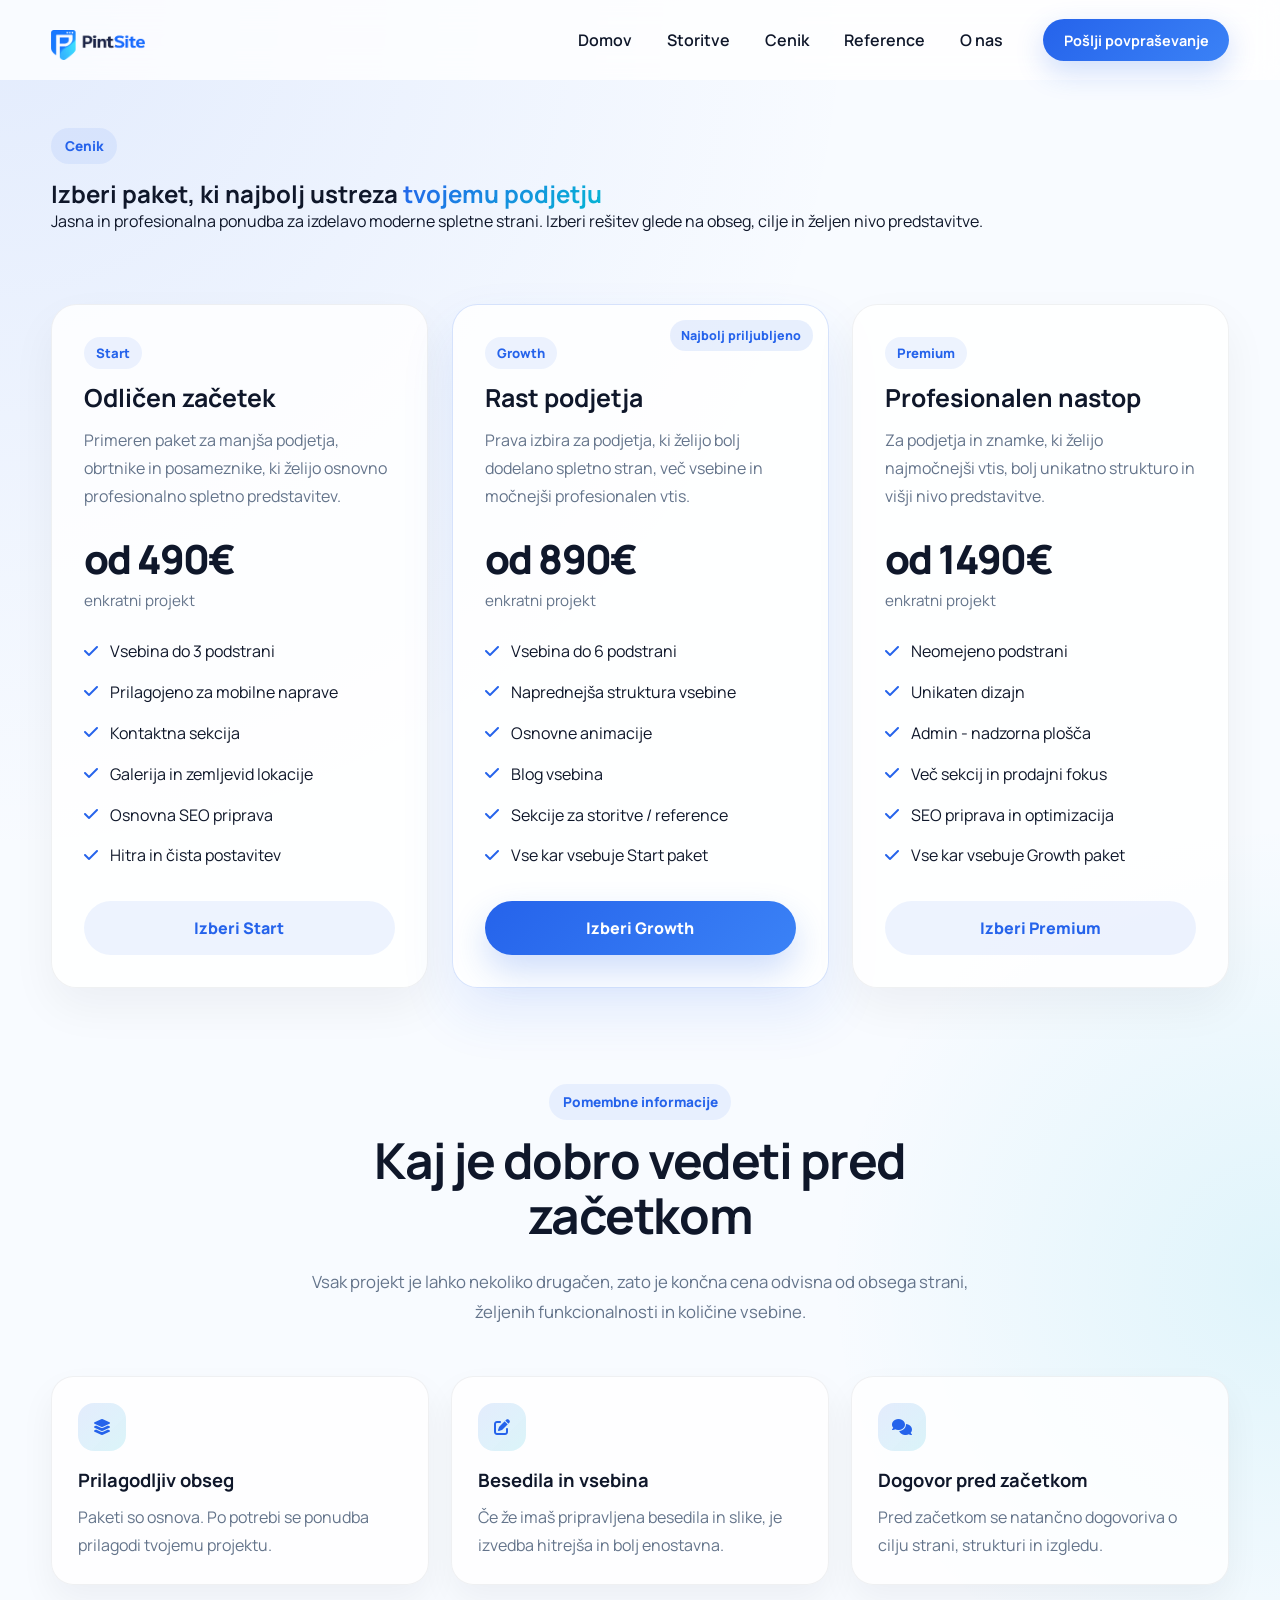
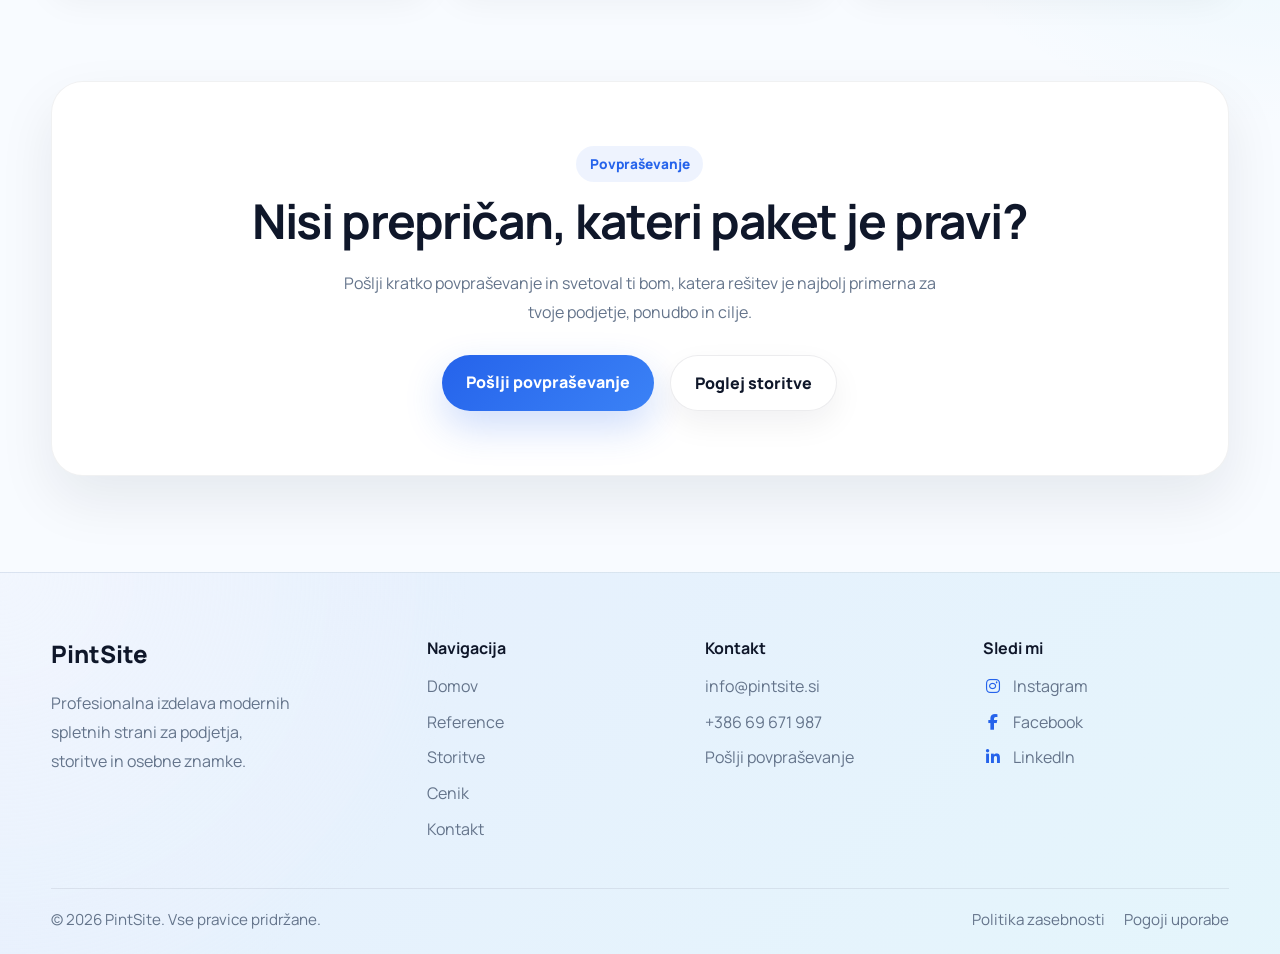
==== commit 380afd70: "Sprememba napisa v ceniku" ====
--- a/cenik.html
+++ b/cenik.html
@@ -135,7 +135,7 @@
           <article class="pricing-card fade-in fade-delay-1">
             <div class="pricing-top">
               <span class="pricing-label">Start</span>
-              <h2>Za odličen začetek</h2>
+              <h2>Odličen začetek</h2>
               <p>
                 Primeren paket za manjša podjetja, obrtnike in posameznike,
                 ki želijo osnovno profesionalno spletno predstavitev.
@@ -165,7 +165,7 @@
 
             <div class="pricing-top">
               <span class="pricing-label">Growth</span>
-              <h2>Za rast podjetja</h2>
+              <h2>Rast podjetja</h2>
               <p>
                 Prava izbira za podjetja, ki želijo bolj dodelano spletno stran,
                 več vsebine in močnejši profesionalen vtis.
@@ -193,7 +193,7 @@
           <article class="pricing-card fade-in fade-delay-3">
             <div class="pricing-top">
               <span class="pricing-label">Premium</span>
-              <h2>Za profesionalen nastop</h2>
+              <h2>Profesionalen nastop</h2>
               <p>
                 Za podjetja in znamke, ki želijo najmočnejši vtis,
                 bolj unikatno strukturo in višji nivo predstavitve.
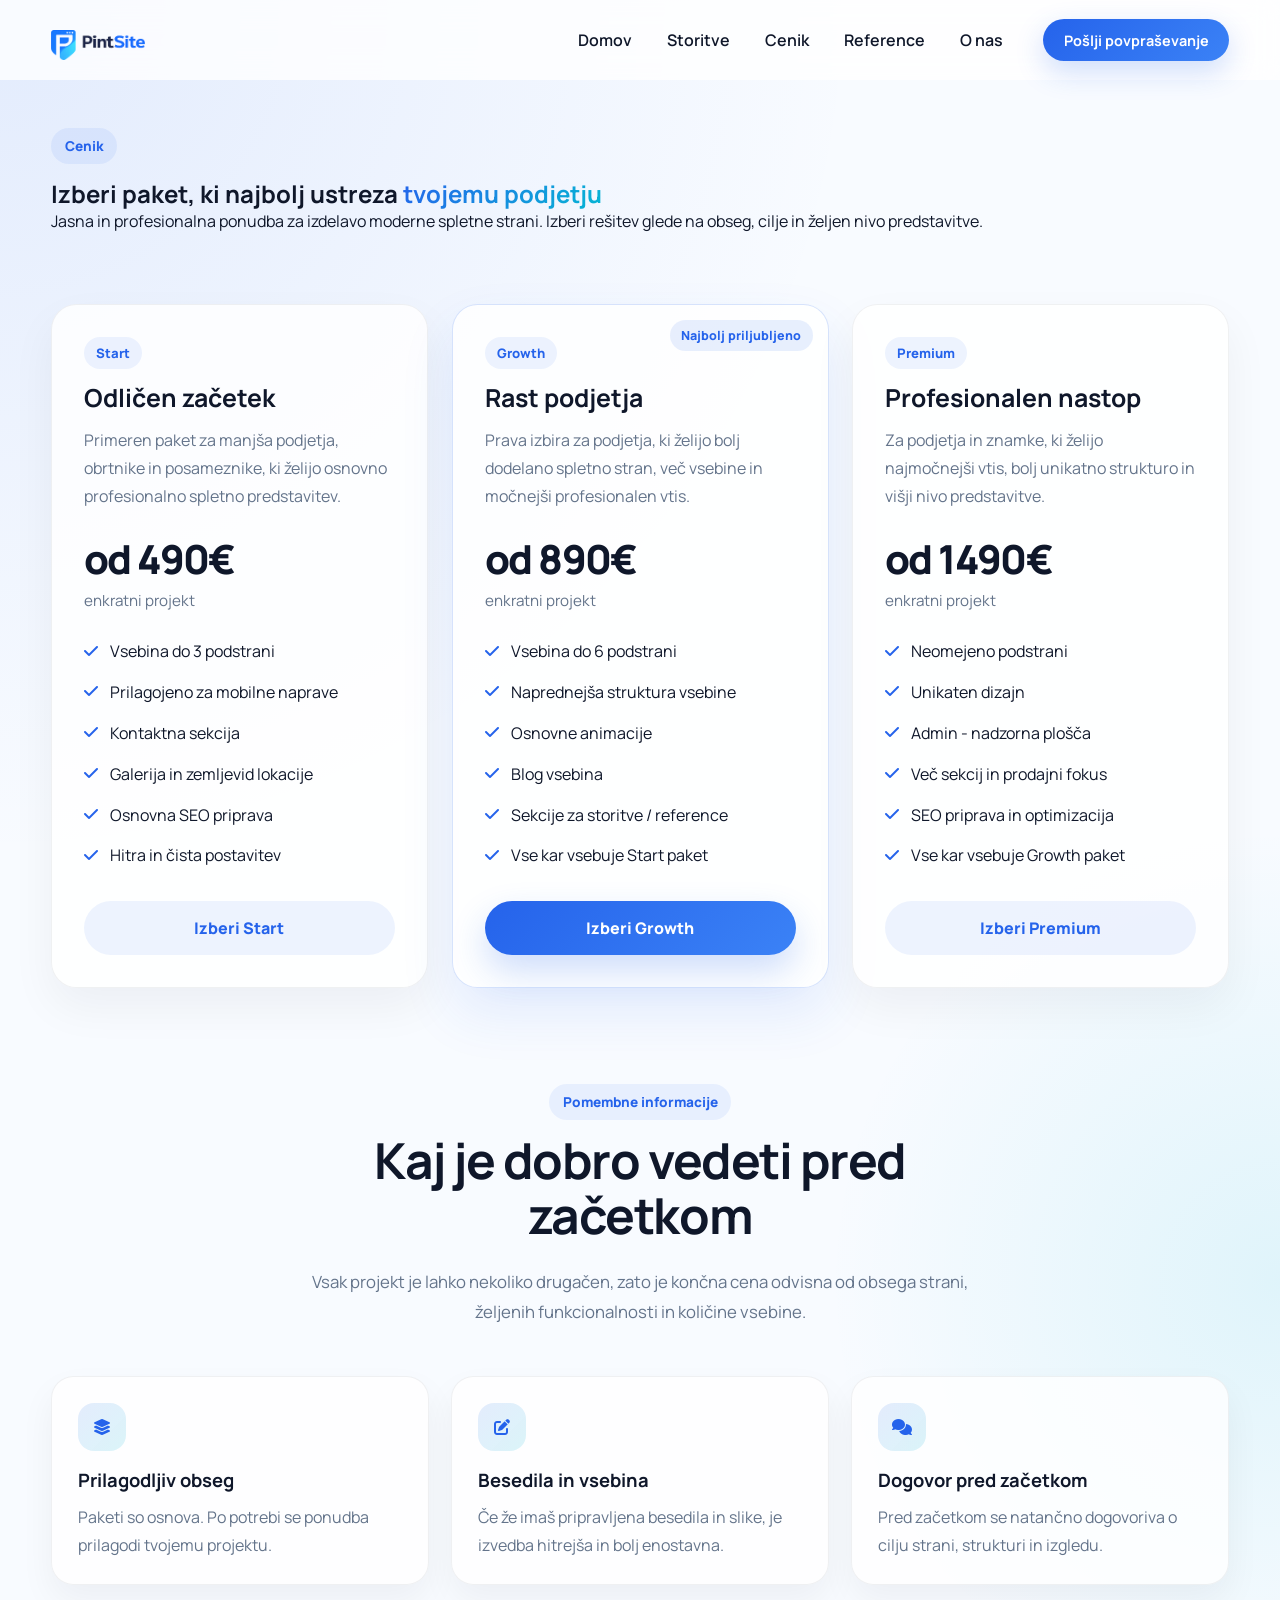
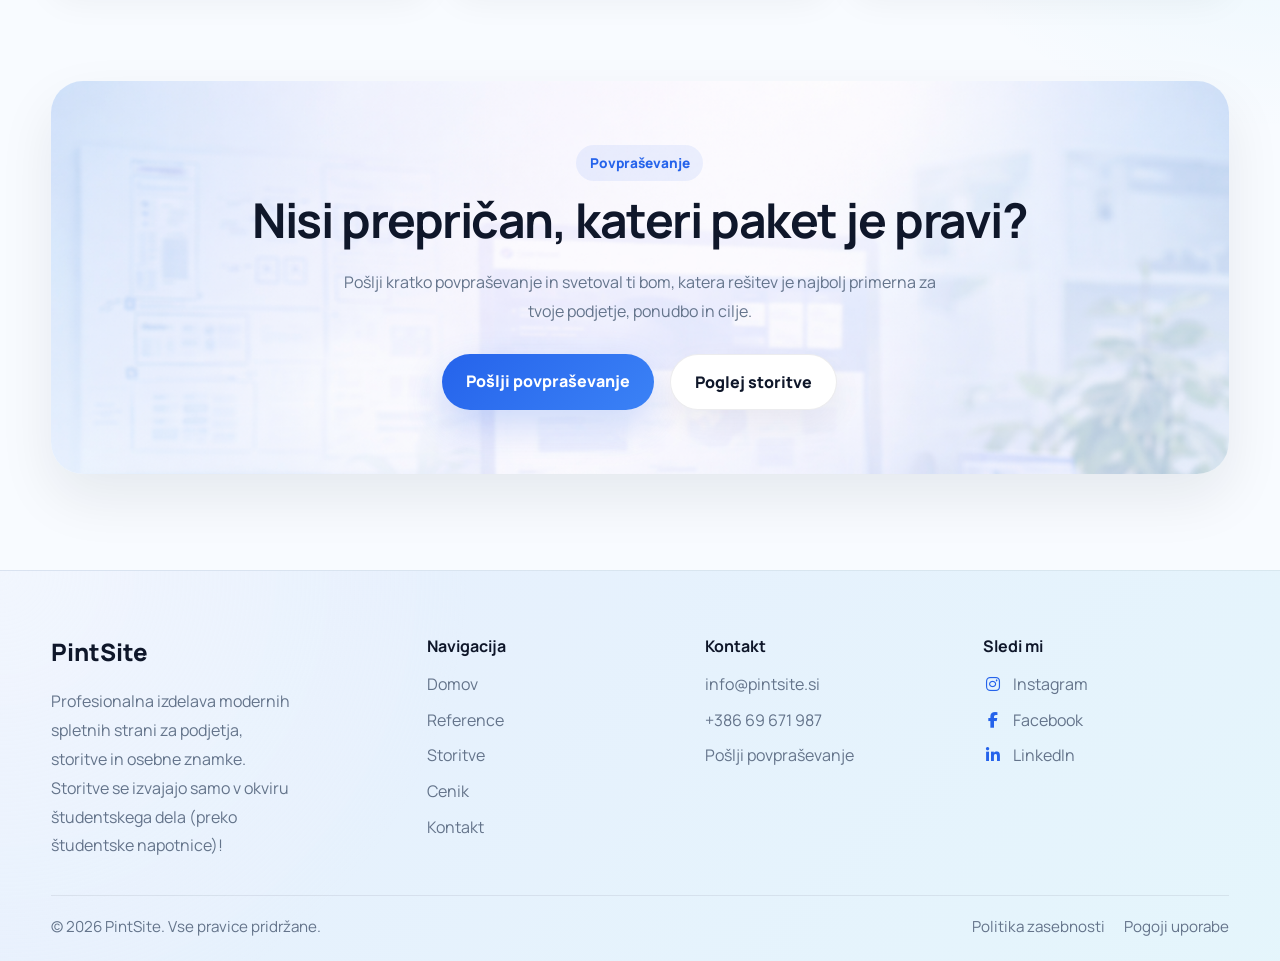
==== commit 7b176fd6: "V vseh straneh posodobljen footer" ====
--- a/cenik.html
+++ b/cenik.html
@@ -305,6 +305,9 @@
           <p>
             Profesionalna izdelava modernih spletnih strani za podjetja, storitve in osebne znamke.
           </p>
+          <p>
+            Storitve se izvajajo samo v okviru študentskega dela (preko študentske napotnice)!
+          </p>
         </div>
 
         <div class="footer-links">
--- a/style.css
+++ b/style.css
@@ -1133,9 +1133,8 @@
   text-align: center;
   padding: 4em 1.5em;
   border-radius: 2em;
-    
-  background: #ffffff;
-  border: 0.0625em solid rgba(15, 23, 42, 0.06);
+  background-image: url(Images/ozadjecta.png);
+  background-size: cover;
   box-shadow: 0 1.5em 3.5em rgba(15, 23, 42, 0.08);
 }
 
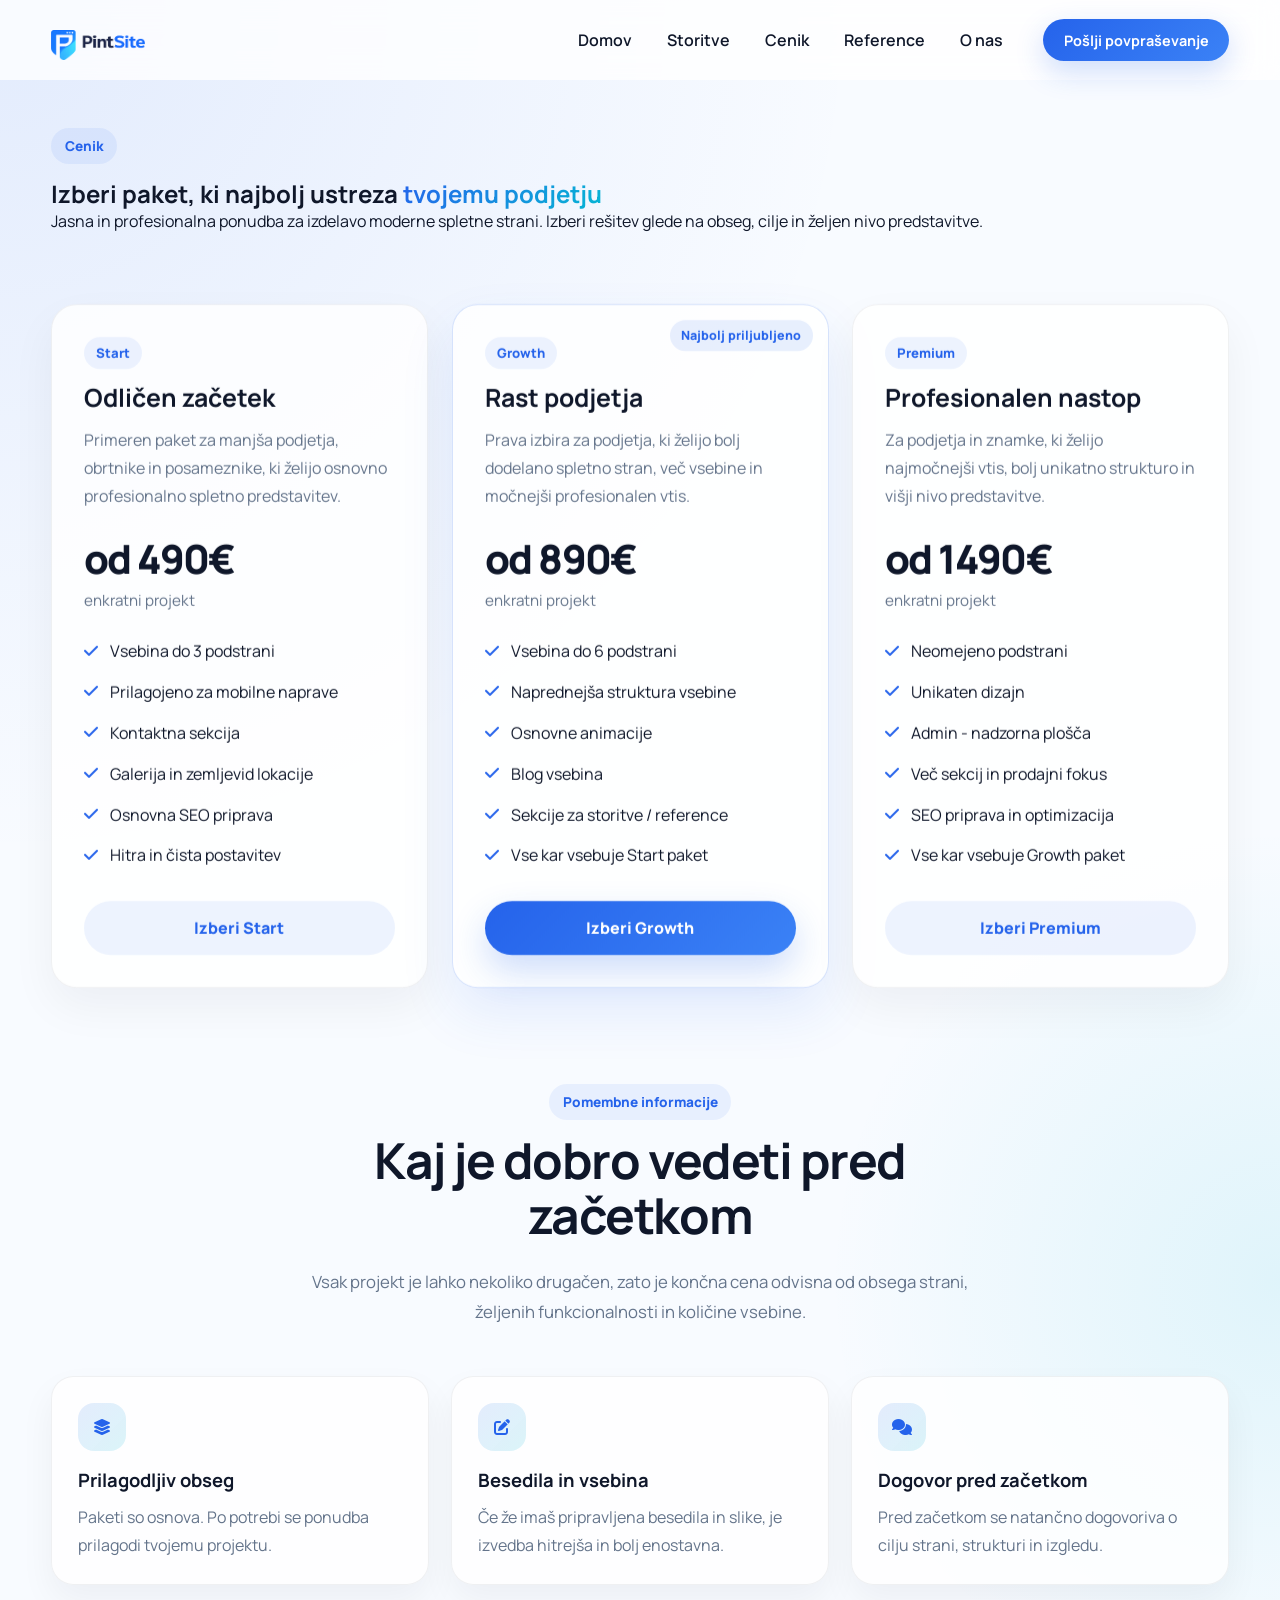
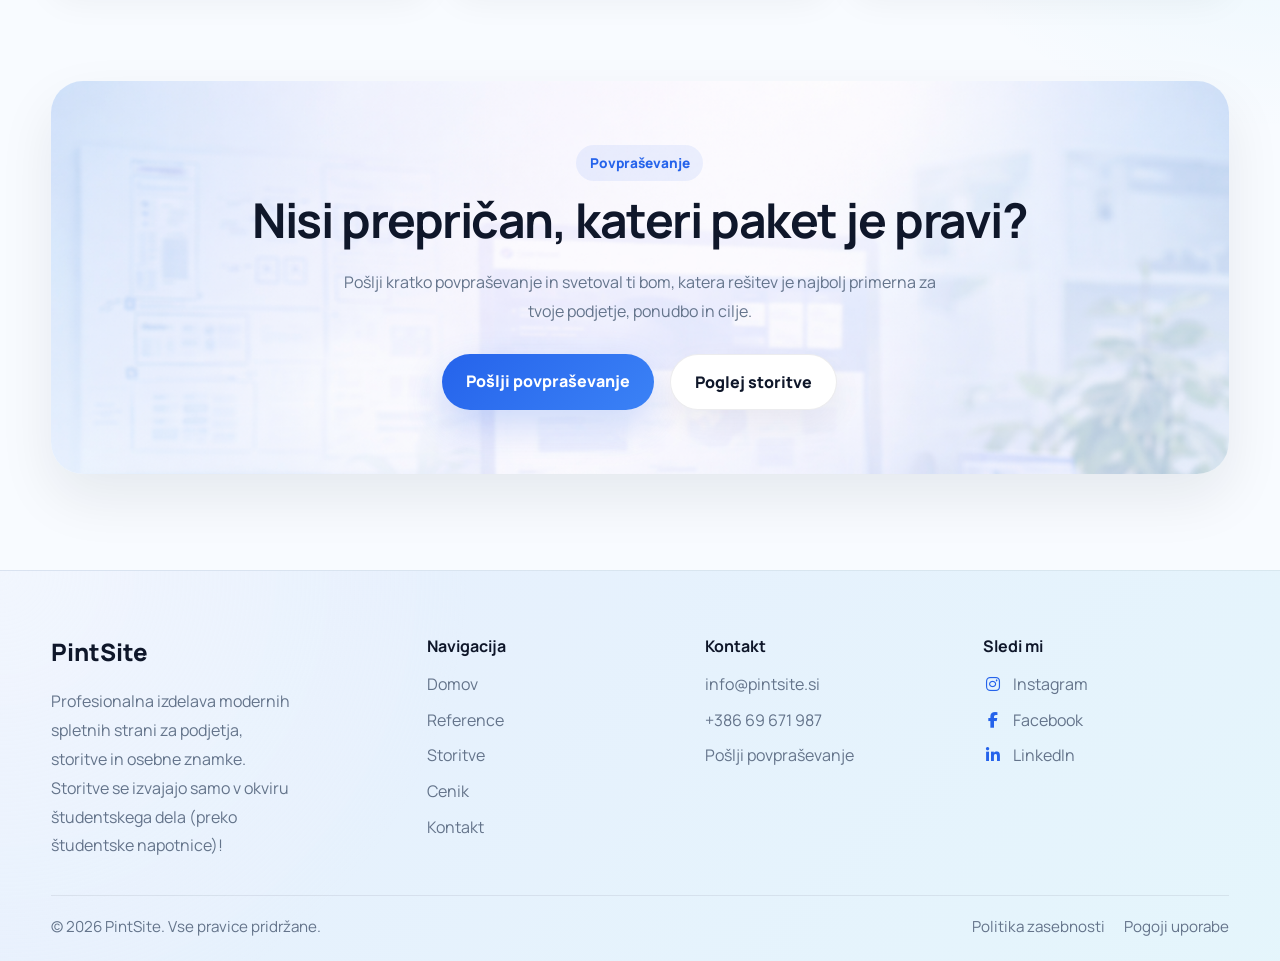
==== commit fb7407e1: "Analitics google popravljeno" ====
--- a/cenik.html
+++ b/cenik.html
@@ -34,7 +34,97 @@
   <!-- CSS -->
   <link rel="stylesheet" href="style.css">
 
+  <!-- GOOGLE ANALYTICS + CONSENT MODE -->
+  <script>
+    window.dataLayer = window.dataLayer || [];
+    function gtag(){dataLayer.push(arguments);}
+
+    /* PRIVZETO: analytics izklopljen */
+    gtag('consent', 'default', {
+      'analytics_storage': 'denied'
+    });
+  </script>
+
+  <script async src="https://www.googletagmanager.com/gtag/js?id=G-1MD7E1JDKN"></script>
+
+  <script>
+    gtag('js', new Date());
+    gtag('config', 'G-1MD7E1JDKN');
+  </script>
 </head>
+
+<!-- COOKIE BANNER -->
+<div class="cookie-banner" id="cookie-banner" role="dialog" aria-live="polite" aria-label="Obvestilo o piškotkih">
+  <div class="cookie-banner-inner">
+    <div class="cookie-banner-text">
+      <h3>Piškotki</h3>
+      <p>
+        Spletna stran uporablja nujne piškotke za delovanje strani. Analitični piškotki se uporabljajo samo z vašim soglasjem.
+        Več informacij najdete v <a href="zasebnost.html">politiki zasebnosti</a>.
+      </p>
+    </div>
+
+    <div class="cookie-banner-actions">
+      <button type="button" class="cookie-btn cookie-btn-secondary" id="cookie-decline">
+        Zavrni
+      </button>
+      <button type="button" class="cookie-btn cookie-btn-primary" id="cookie-accept">
+        Sprejmi
+      </button>
+    </div>
+  </div>
+</div>
+
+<script>
+  (function () {
+    const COOKIE_KEY = "pintsite_cookie_consent";
+    const banner = document.getElementById("cookie-banner");
+    const acceptBtn = document.getElementById("cookie-accept");
+    const declineBtn = document.getElementById("cookie-decline");
+
+    function applyConsent(value) {
+      if (value === "accepted") {
+        gtag('consent', 'update', {
+          'analytics_storage': 'granted'
+        });
+      } else {
+        gtag('consent', 'update', {
+          'analytics_storage': 'denied'
+        });
+      }
+    }
+
+    function saveConsent(value) {
+      localStorage.setItem(COOKIE_KEY, value);
+      applyConsent(value);
+      banner.classList.remove("show");
+    }
+
+    function getConsent() {
+      return localStorage.getItem(COOKIE_KEY);
+    }
+
+    document.addEventListener("DOMContentLoaded", function () {
+      const consent = getConsent();
+
+      if (!consent) {
+        setTimeout(() => {
+          banner.classList.add("show");
+        }, 10000);
+      } else {
+        applyConsent(consent);
+      }
+    });
+
+    acceptBtn.addEventListener("click", function () {
+      saveConsent("accepted");
+    });
+
+    declineBtn.addEventListener("click", function () {
+      saveConsent("declined");
+    });
+  })();
+</script>
 
 <body>
 
--- a/style.css
+++ b/style.css
@@ -3078,4 +3078,180 @@
     margin-top: -7em;
     margin-bottom: 8em;
   }
+}
+
+
+/* COOKIE BANNER */
+.cookie-banner {
+  position: fixed;
+  left: 1.25em;
+  right: 1.25em;
+  bottom: 1.25em;
+  z-index: 1200;
+  display: flex;
+  justify-content: center;
+  pointer-events: none;
+  opacity: 0;
+  transform: translateY(1.2em);
+  transition:
+    opacity 0.45s cubic-bezier(0.22, 1, 0.36, 1),
+    transform 0.45s cubic-bezier(0.22, 1, 0.36, 1);
+}
+
+.cookie-banner.show {
+  opacity: 1;
+  transform: translateY(0);
+  pointer-events: auto;
+}
+
+.cookie-banner-inner {
+  width: min(100%, 62em);
+  display: flex;
+  align-items: center;
+  justify-content: space-between;
+  gap: 1.4em;
+  padding: 1.2em 1.25em;
+  border-radius: 1.4em;
+  background: rgba(255, 255, 255, 0.92);
+  backdrop-filter: blur(1em);
+  -webkit-backdrop-filter: blur(1em);
+  border: 0.0625em solid rgba(15, 23, 42, 0.08);
+  box-shadow: 0 1.2em 3em rgba(15, 23, 42, 0.12);
+}
+
+.cookie-banner-text {
+  min-width: 0;
+}
+
+.cookie-banner-text h3 {
+  font-size: 1rem;
+  margin-bottom: 0.35em;
+  color: var(--text);
+}
+
+.cookie-banner-text p {
+  color: var(--text-light);
+  line-height: 1.7;
+  font-size: 0.95rem;
+  max-width: 42em;
+}
+
+.cookie-banner-text a {
+  color: var(--primary);
+  text-decoration: none;
+  font-weight: 700;
+}
+
+.cookie-banner-text a:hover {
+  color: var(--primary-hover);
+}
+
+.cookie-banner-actions {
+  display: flex;
+  align-items: center;
+  gap: 0.8em;
+  flex-shrink: 0;
+}
+
+.cookie-btn {
+  border: none;
+  border-radius: 999em;
+  padding: 0.9em 1.25em;
+  font-family: "Manrope", sans-serif;
+  font-size: 0.92rem;
+  font-weight: 800;
+  cursor: pointer;
+  transition:
+    transform 0.35s ease,
+    box-shadow 0.35s ease,
+    background 0.35s ease,
+    color 0.35s ease,
+    border-color 0.35s ease;
+}
+
+.cookie-btn:hover {
+  transform: translateY(-0.08em);
+}
+
+.cookie-btn-primary {
+  background: linear-gradient(135deg, var(--primary), #3b82f6);
+  color: #ffffff;
+  box-shadow: 0 0.9em 2em rgba(37, 99, 235, 0.22);
+}
+
+.cookie-btn-primary:hover {
+  box-shadow: 0 1.1em 2.3em rgba(37, 99, 235, 0.28);
+}
+
+.cookie-btn-secondary {
+  background: rgba(37, 99, 235, 0.08);
+  color: var(--primary);
+  border: 0.0625em solid rgba(37, 99, 235, 0.12);
+}
+
+.cookie-btn-secondary:hover {
+  background: rgba(37, 99, 235, 0.12);
+}
+
+@media (max-width: 56.25em) {
+  .cookie-banner {
+    left: 0.9em;
+    right: 0.9em;
+    bottom: 0.9em;
+  }
+
+  .cookie-banner-inner {
+    flex-direction: column;
+    align-items: flex-start;
+    padding: 1.1em;
+    gap: 1em;
+    border-radius: 1.2em;
+  }
+
+  .cookie-banner-text p {
+    max-width: 100%;
+    font-size: 0.93rem;
+  }
+
+  .cookie-banner-actions {
+    width: 100%;
+    display: grid;
+    grid-template-columns: 1fr 1fr;
+  }
+
+  .cookie-btn {
+    width: 100%;
+    justify-content: center;
+  }
+}
+
+@media (max-width: 30em) {
+  .cookie-banner {
+    left: 0.7em;
+    right: 0.7em;
+    bottom: 0.7em;
+  }
+
+  .cookie-banner-inner {
+    padding: 1em;
+    border-radius: 1.05em;
+  }
+
+  .cookie-banner-text h3 {
+    font-size: 0.98rem;
+  }
+
+  .cookie-banner-text p {
+    font-size: 0.9rem;
+    line-height: 1.65;
+  }
+
+  .cookie-banner-actions {
+    grid-template-columns: 1fr;
+  }
+
+  .cookie-btn {
+    padding: 0.9em 1.1em;
+    font-size: 0.9rem;
+  }
 }
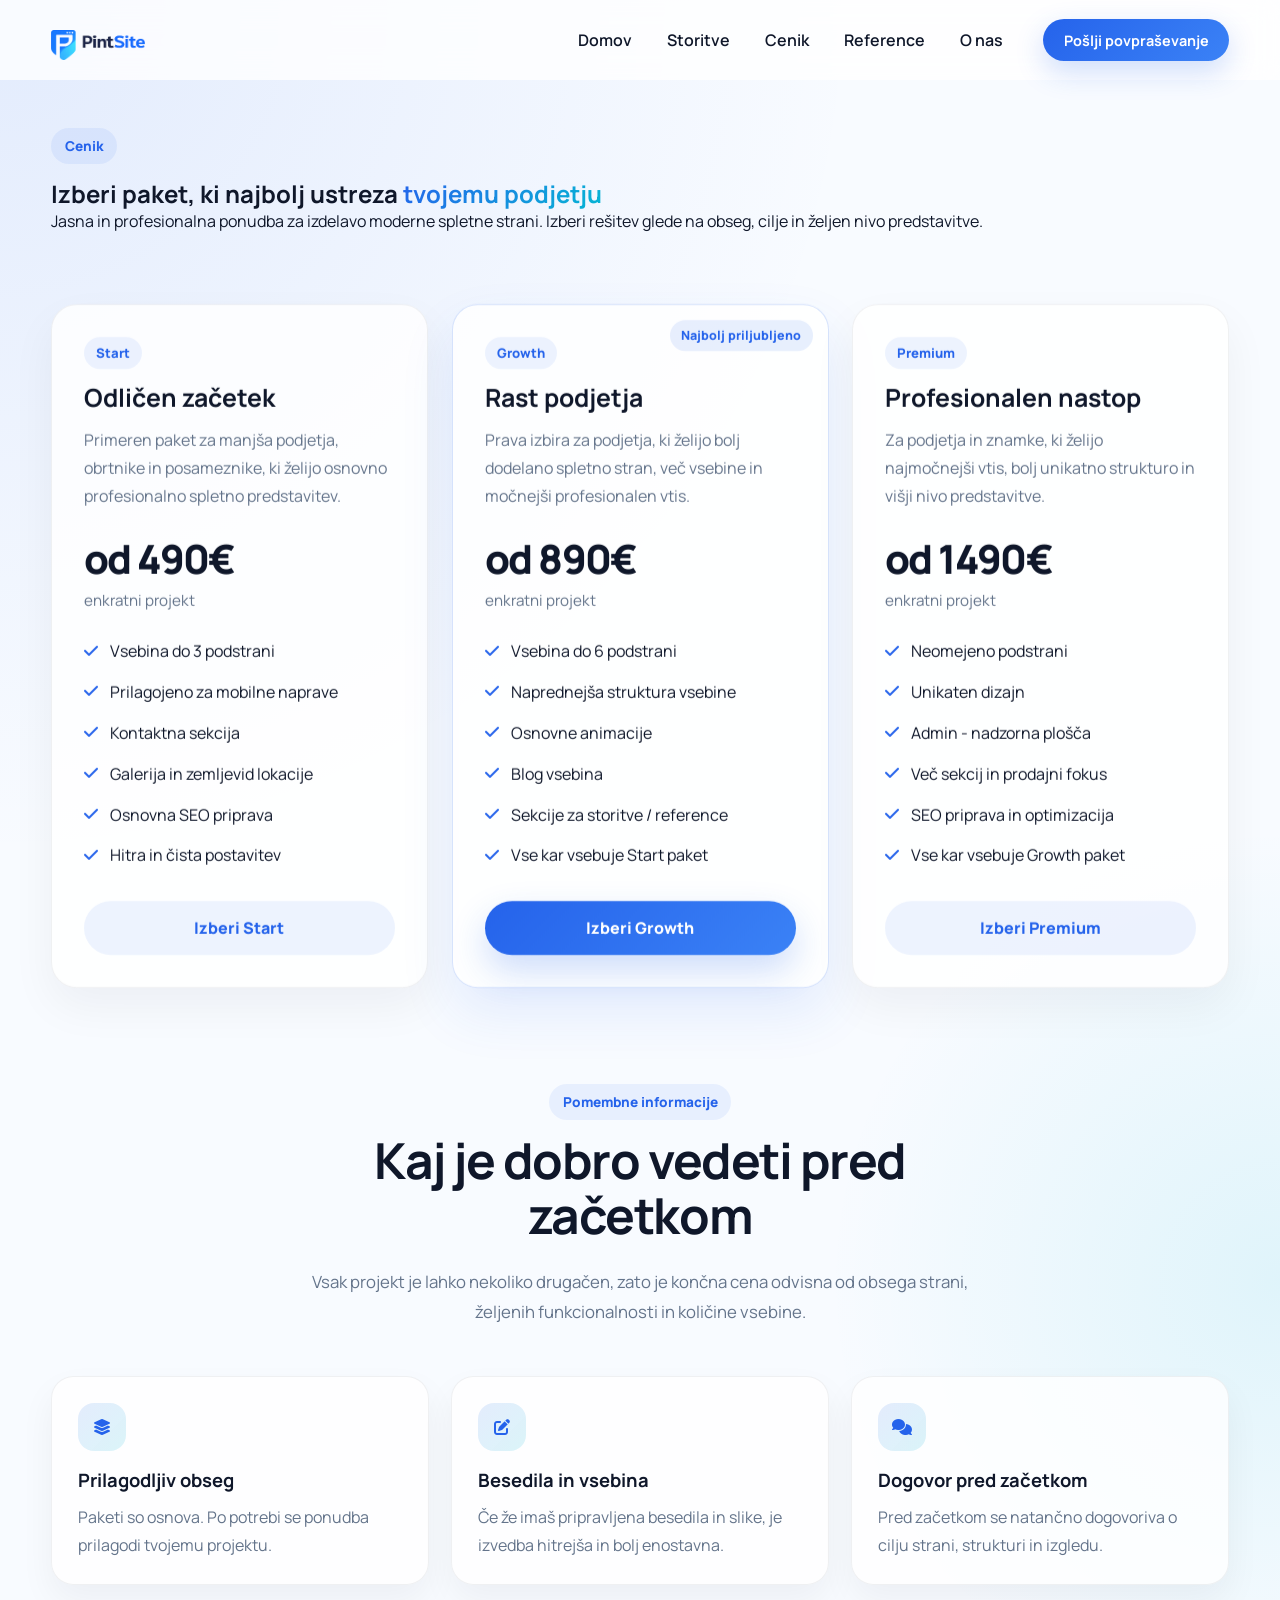
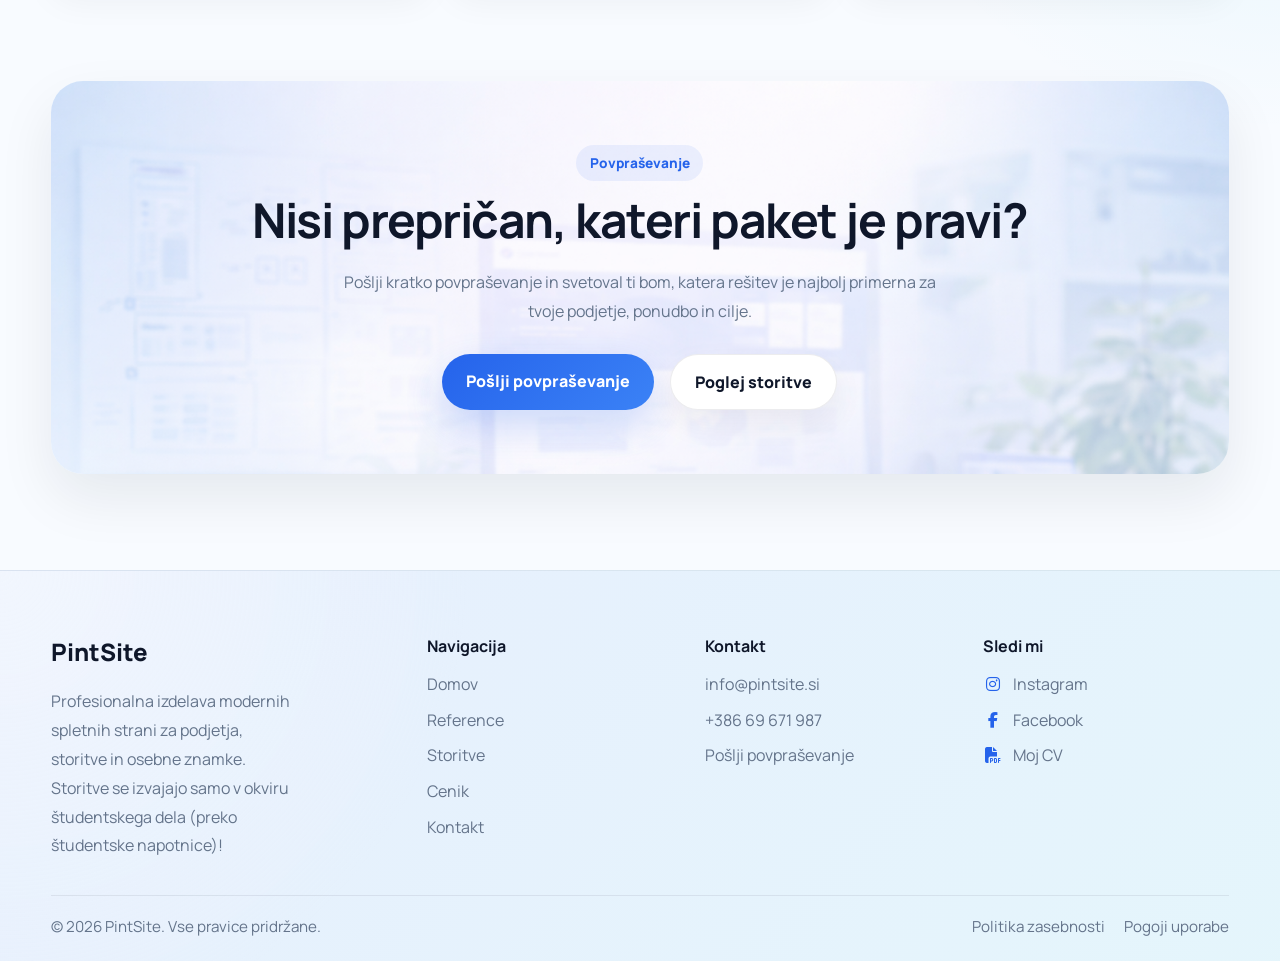
==== commit 687dbad7: "pogoji posodobljeni in footer" ====
--- a/cenik.html
+++ b/cenik.html
@@ -419,9 +419,17 @@
         <div class="footer-links">
           <h4>Sledi mi</h4>
           <div class="social-links">
-            <a href="#" aria-label="Instagram"><i class="fa-brands fa-instagram"></i> Instagram</a>
-            <a href="#" aria-label="Facebook"><i class="fa-brands fa-facebook-f"></i> Facebook</a>
-            <a href="#" aria-label="LinkedIn"><i class="fa-brands fa-linkedin-in"></i> LinkedIn</a>
+            <a href="https://www.instagram.com/pint_jure/" aria-label="Instagram">
+              <i class="fa-brands fa-instagram"></i> Instagram
+            </a>
+
+            <a href="https://www.facebook.com/profile.php?id=100080023540515" aria-label="Facebook">
+              <i class="fa-brands fa-facebook-f"></i> Facebook
+            </a>
+
+            <a href="/pintsitecv.pdf" target="_blank" aria-label="CV">
+              <i class="fa-solid fa-file-pdf"></i> Moj CV
+            </a>
           </div>
         </div>
 
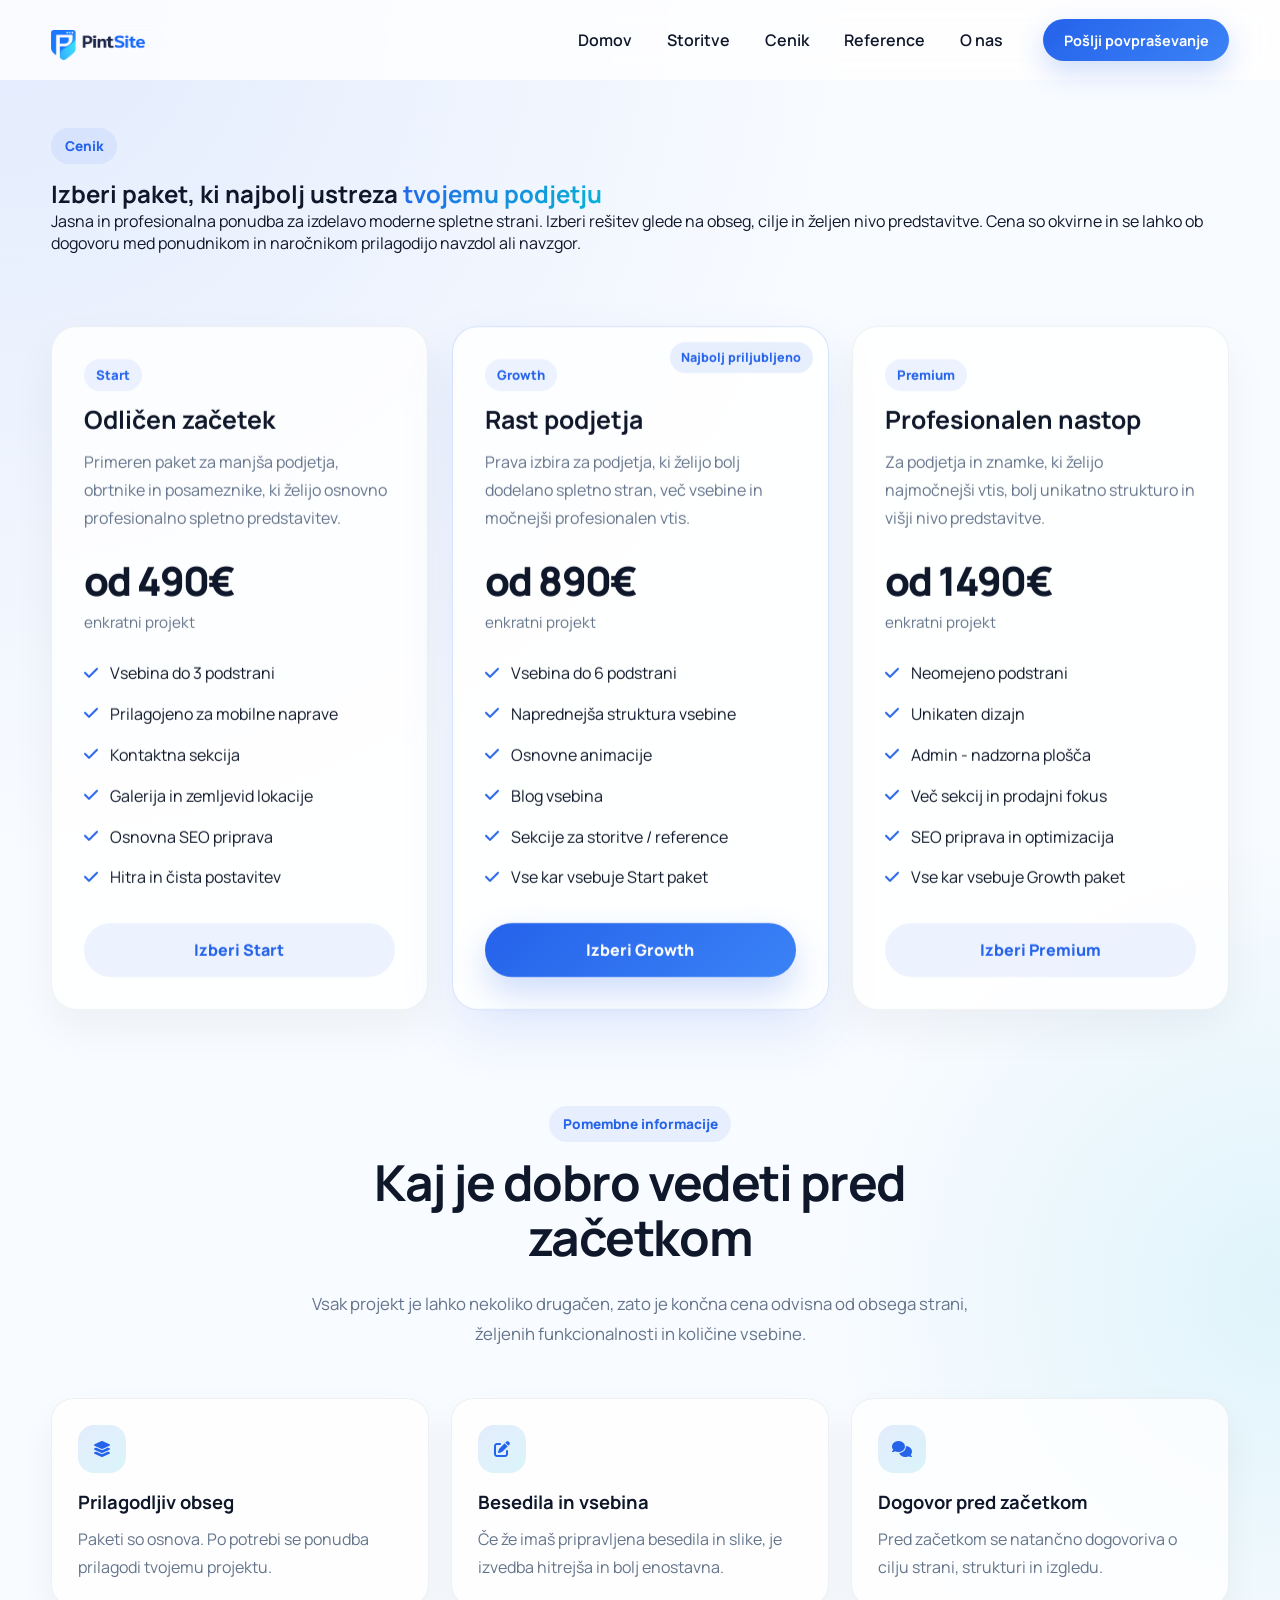
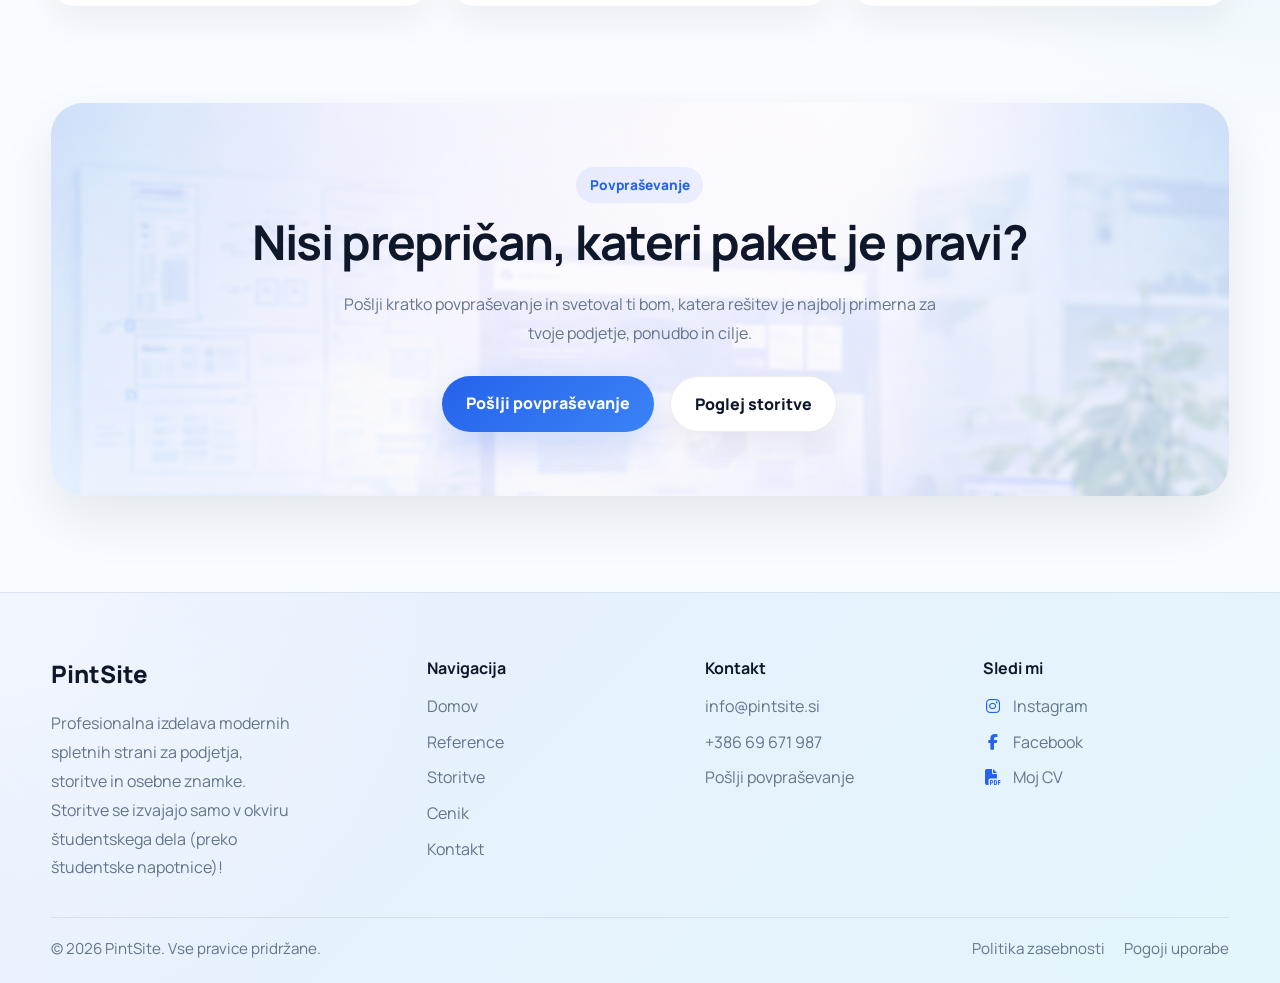
==== commit 3f63d4b4: "Update cenik.html" ====
--- a/cenik.html
+++ b/cenik.html
@@ -211,7 +211,7 @@
         <h1 class="fade-in fade-delay-2">Izberi paket, ki najbolj ustreza <span class="modernapisgradient">tvojemu podjetju</span></h1>
         <p class="fade-in fade-delay-3">
           Jasna in profesionalna ponudba za izdelavo moderne spletne strani.
-          Izberi rešitev glede na obseg, cilje in željen nivo predstavitve.
+          Izberi rešitev glede na obseg, cilje in željen nivo predstavitve. Cena so okvirne in se lahko ob dogovoru med ponudnikom in naročnikom prilagodijo navzdol ali navzgor.
         </p>
       </div>
     </section>
@@ -461,4 +461,4 @@
     </script>
 
 </body>
-</html>+</html>
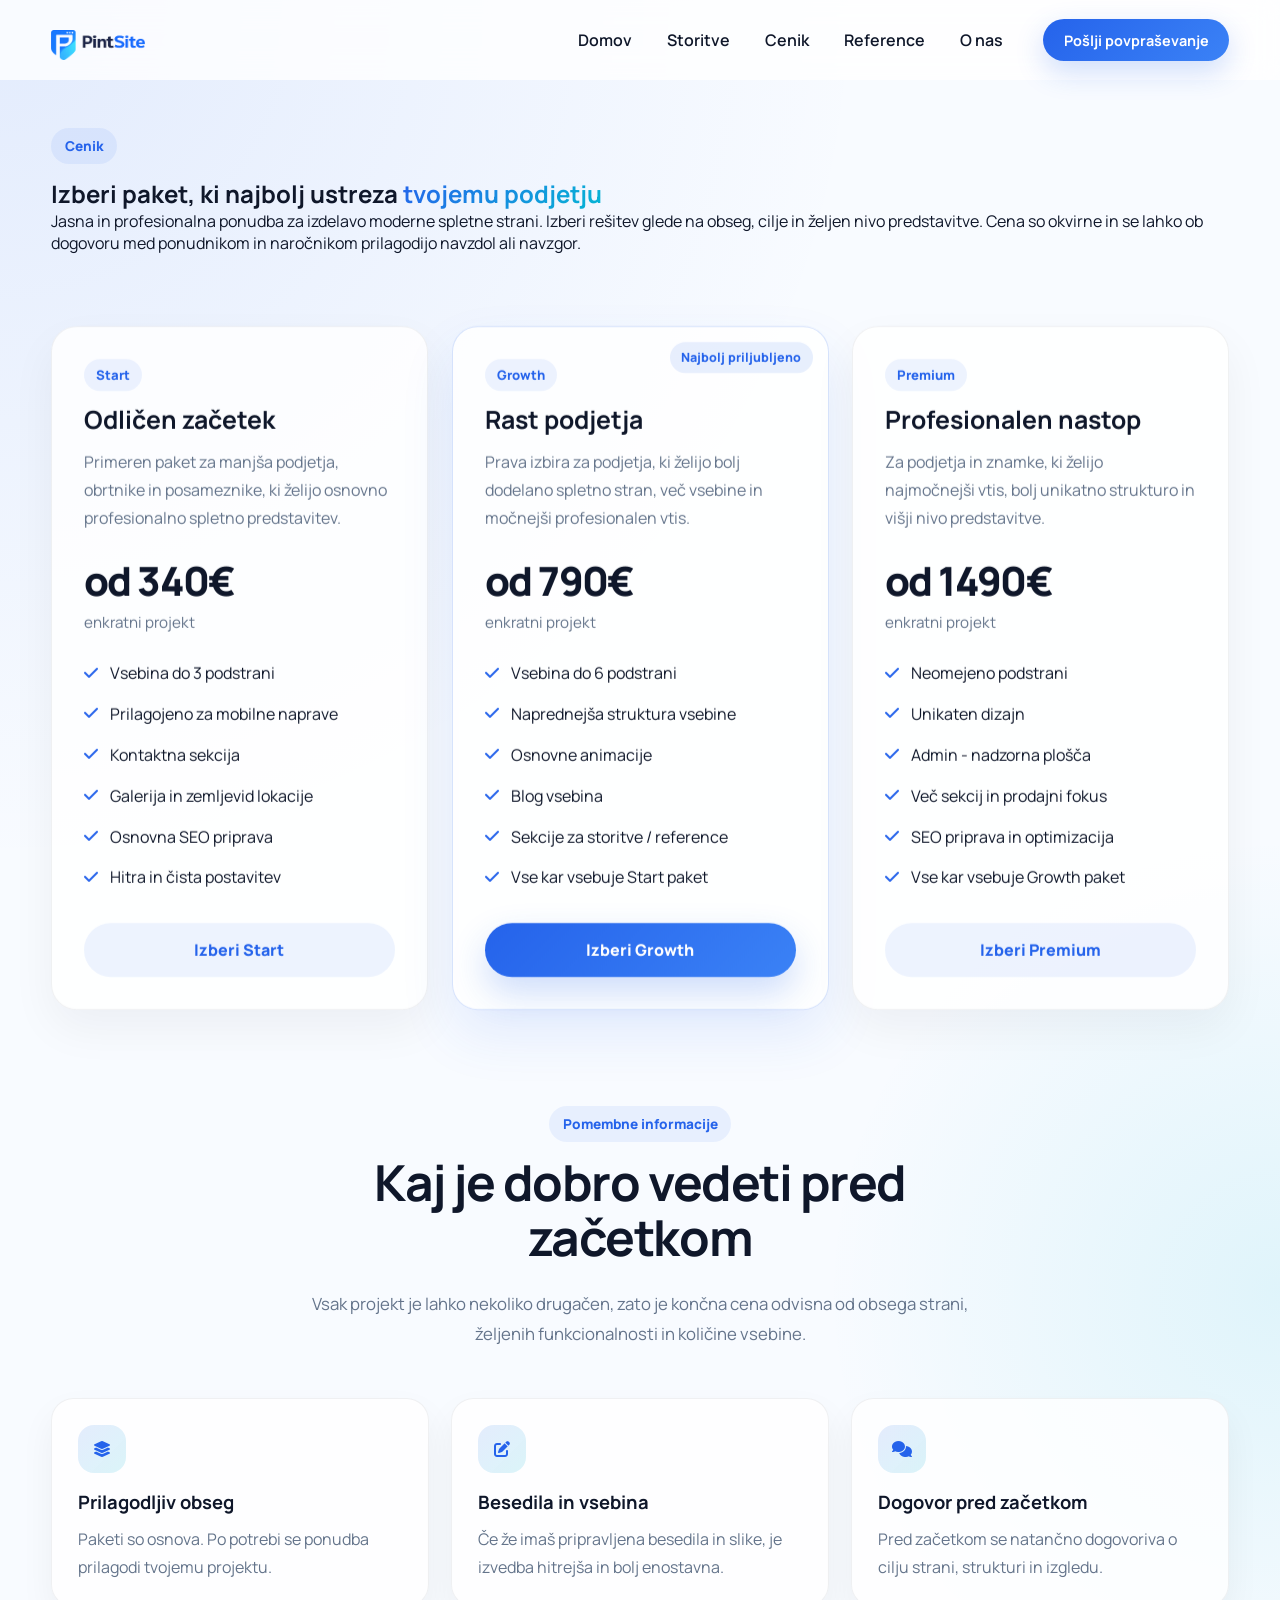
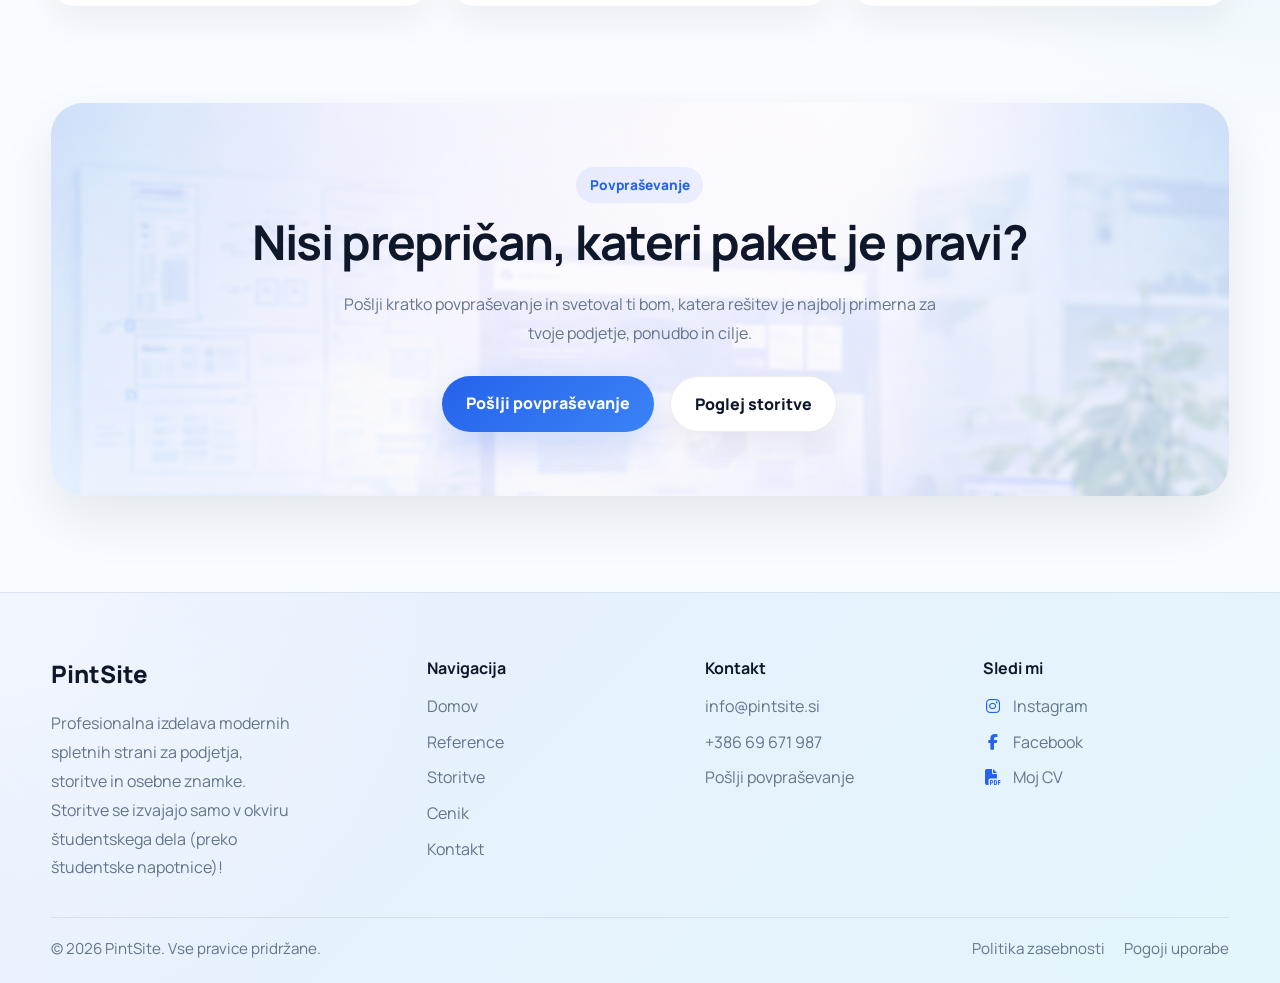
==== commit fd5f9d8a: "posodobitev cenika" ====
--- a/cenik.html
+++ b/cenik.html
@@ -233,7 +233,7 @@
             </div>
 
             <div class="pricing-price">
-              <span class="price">od 490€</span>
+              <span class="price">od 340€</span>
               <small>enkratni projekt</small>
             </div>
 
@@ -263,7 +263,7 @@
             </div>
 
             <div class="pricing-price">
-              <span class="price">od 890€</span>
+              <span class="price">od 790€</span>
               <small>enkratni projekt</small>
             </div>
 
